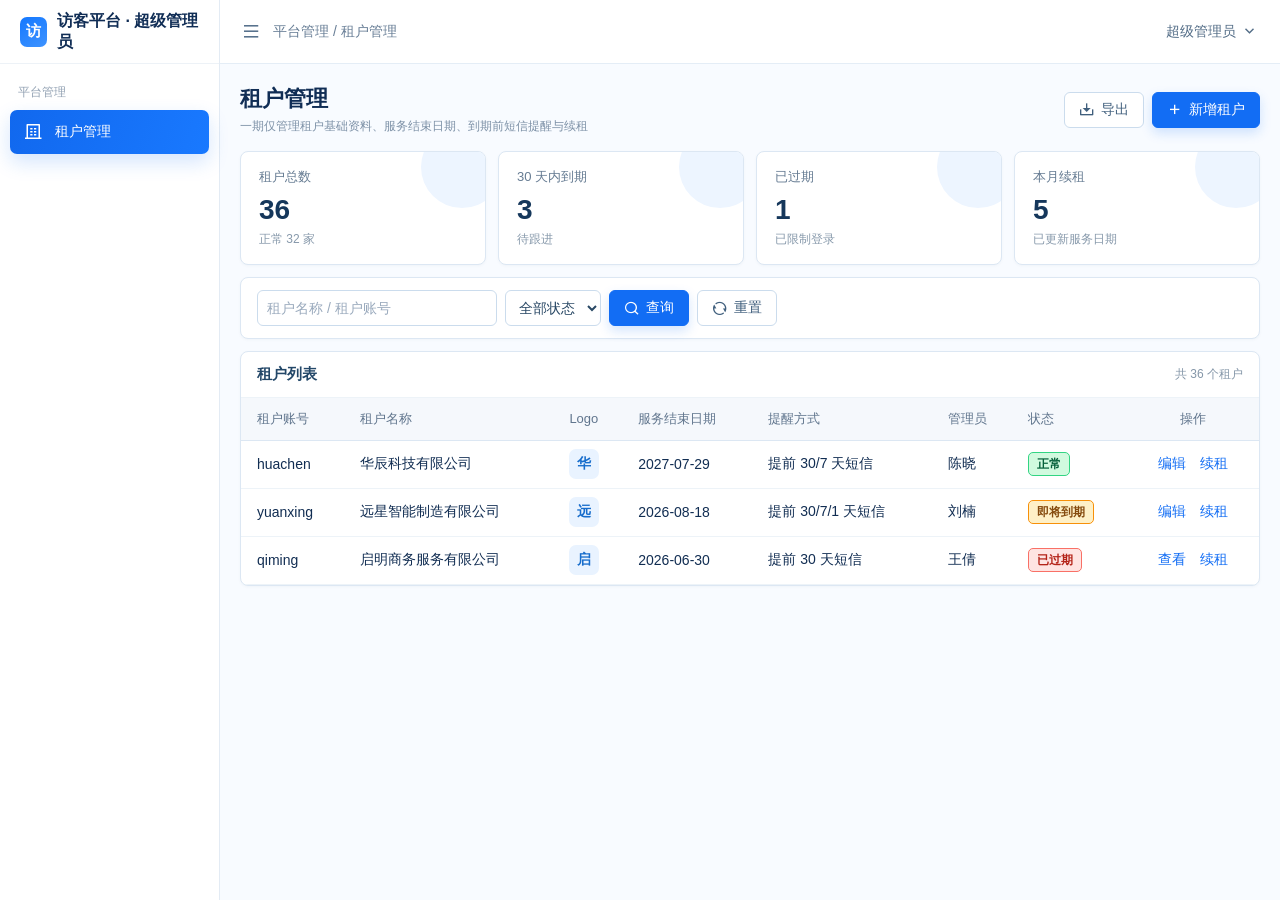
==== super-admin.html @ 333f57cb "统一超级管理端视觉规范" ====
<!doctype html>
<html lang="zh-CN">
<head><meta charset="UTF-8"><meta name="viewport" content="width=device-width,initial-scale=1"><title>一期 · 超级管理员</title>
<link href="./assets/remixicon/remixicon.css" rel="stylesheet">
<style>
*{box-sizing:border-box}html{-webkit-font-smoothing:antialiased}body{margin:0;background:#f3f4f6;color:#202328;font:14px "PingFang SC","Microsoft YaHei",sans-serif;font-variant-numeric:tabular-nums}button,input,select{font:inherit}button{cursor:pointer;transition:transform .16s,background-color .16s}button:active{transform:scale(.96)}aside{position:fixed;inset:0 auto 0 0;width:220px;background:#25292e;color:#fff}.brand{height:56px;border-bottom:1px solid #3c4148;display:flex;align-items:center;padding:0 18px;font-weight:600}.group{color:#7f858d;font-size:11px;padding:22px 18px 8px}.nav{margin:0 10px;padding:10px 12px;background:#f1f2f3;color:#222;border-radius:4px;display:flex;align-items:center;gap:9px}.nav i{font-size:17px;line-height:1}header{position:fixed;left:220px;right:0;height:56px;background:#fff;border-bottom:1px solid #d9dde1;padding:0 18px;display:flex;align-items:center}header>.ri-menu-line{font-size:19px;margin-right:12px;color:#5e646b}header span{margin-left:auto;color:#666;display:flex;align-items:center;gap:5px}header span i{font-size:17px}main{margin-left:220px;padding:76px 18px 30px}.head{display:flex;align-items:flex-end;margin-bottom:14px}.head h1{font-size:20px;margin:0 0 4px}.sub{font-size:12px;color:#767c83}.actions{margin-left:auto}.btn{min-height:32px;border:1px solid #cbd0d5;background:#fff;border-radius:4px;padding:0 13px;margin-left:6px;display:inline-flex;align-items:center;justify-content:center;gap:6px}.btn i{font-size:16px}.btn.primary{background:#30343a;color:#fff}.cards{display:grid;grid-template-columns:repeat(4,1fr);gap:10px;margin-bottom:12px}.card,.panel,.filter{background:#fff;border:1px solid #d9dde1;border-radius:6px}.card{padding:15px}.card label{font-size:12px;color:#676d74}.card b{display:block;font:28px Georgia;margin:8px 0 2px}.card small{color:#888}.filter{padding:13px;margin-bottom:12px;display:flex;gap:10px}input,select{height:32px;border:1px solid #cdd1d6;border-radius:4px;padding:0 9px}.panel-head{height:45px;padding:0 14px;border-bottom:1px solid #eceef0;display:flex;align-items:center;font-weight:600}.panel-head span{margin-left:auto;color:#777;font-size:12px;font-weight:400}table{width:100%;border-collapse:collapse}th{text-align:left;background:#f7f8f9;color:#5e646c;font-size:12px;font-weight:500;padding:10px;border-bottom:1px solid #d9dde1}td{padding:11px 10px;border-bottom:1px solid #eceef0}.tag{border:1px solid #b9c4bd;background:#f1f5f2;color:#405e4d;padding:2px 7px;font-size:12px}.warn{border-color:#d4c39f;background:#f8f4ec;color:#765a2c}.link{border:0;background:none;min-height:40px;padding:0 8px;color:#3c4249}.empty{text-align:center;color:#888;padding:42px}.modal-mask{position:fixed;inset:0;background:rgba(20,23,27,.32);display:none;place-items:center;z-index:10}.modal-mask.open{display:grid}.modal{width:520px;background:#fff;border-radius:7px;box-shadow:0 18px 55px rgba(0,0,0,.2)}.modal-head,.modal-foot{padding:12px 18px;display:flex;align-items:center;border-bottom:1px solid #e2e4e7}.modal-foot{justify-content:flex-end;border:0;border-top:1px solid #e2e4e7}.modal-head button{margin-left:auto;border:0;background:none;width:40px;height:40px;font-size:20px;display:grid;place-items:center}.modal-body{padding:18px}.row{display:grid;grid-template-columns:110px 1fr;align-items:center;gap:10px;margin-bottom:13px}.row input,.row select{width:100%}.toast{position:fixed;top:70px;left:50%;transform:translateX(-50%) translateY(-10px);padding:10px 16px;background:#292d32;color:#fff;border-radius:4px;opacity:0;transition:.2s;z-index:20}.toast.show{opacity:1;transform:translateX(-50%) translateY(0)}
/* TASK-006 · 超级管理端同步企业后台视觉规范 */
:root{--side:220px;--primary:#126df4;--primary-hover:#0b5fd7;--ink:#112d52;--muted:#788ba3;--line:#dce7f3;--line-soft:#edf3f8;--page:#f8fbff;--success:#05603a;--warning:#854a0e;--danger:#b42318}
body{background:var(--page);color:var(--ink)}
aside{width:var(--side);background:#fff;color:#17335c;border-right:1px solid #e3ebf4;box-shadow:none;z-index:3}
.brand{height:64px;padding:0 20px;border-color:#edf2f7;color:#102d55;font-size:16px;font-weight:600;gap:10px}.brand:before{content:"访";width:30px;height:30px;border-radius:7px;display:grid;place-items:center;background:linear-gradient(145deg,#1478ff,#3e93ff);color:#fff;font-size:15px;font-weight:700}.group{padding:20px 18px 7px;color:#91a0b2;font-size:12px}.nav{height:44px;margin:2px 10px;padding:0 14px;border-radius:7px;background:transparent;color:#18345d}.nav:hover{background:#f2f7ff;color:var(--primary)}.nav i{width:22px;color:#56718f;font-size:18px}.nav{background:linear-gradient(110deg,#1168ee,#1979ff);color:#fff;box-shadow:0 8px 20px rgba(18,109,244,.18)}.nav i{color:#fff}
header{left:var(--side);height:64px;padding:0 22px;border-color:#e4edf6;color:#687e96;z-index:2}header>.ri-menu-line{color:#58728d}header span{color:#526c86}
main{margin-left:var(--side);padding:84px 20px 28px;max-width:1920px}.head{align-items:center;margin-bottom:16px}.head h1{font-size:22px;line-height:30px;margin:0 0 3px;color:#102d55}.sub{color:#7d91a7;font-size:12px;line-height:18px}.actions{display:flex;gap:8px}.actions .btn,.filter .btn,.modal-foot .btn{margin-left:0}
.btn{min-height:36px;padding:0 14px;border-color:#cbdced;border-radius:6px;background:#fff;color:#405f7d;transition:background-color .18s,border-color .18s,color .18s,box-shadow .18s,transform .12s}.btn:hover{border-color:#78ade5;color:#176dcc;background:#f7fbff}.btn:focus-visible,.link:focus-visible,input:focus-visible,select:focus-visible{outline:3px solid rgba(18,109,244,.18);outline-offset:1px}.btn.primary{border-color:var(--primary);background:var(--primary);color:#fff;box-shadow:0 5px 12px rgba(18,109,244,.18)}.btn.primary:hover{border-color:var(--primary-hover);background:var(--primary-hover);color:#fff}.btn:disabled{cursor:not-allowed;opacity:.5;box-shadow:none}
.cards{gap:12px;margin-bottom:12px}.card,.panel,.filter{border-color:var(--line);border-radius:8px;background:#fff;box-shadow:0 1px 3px rgba(30,70,110,.04)}.card{min-height:108px;padding:16px 18px;position:relative;overflow:hidden}.card:after{content:"";position:absolute;right:-18px;top:-26px;width:82px;height:82px;border-radius:50%;background:#edf5ff}.card label{position:relative;z-index:1;color:#657b92;font-size:13px}.card b{position:relative;z-index:1;margin:6px 0 2px;color:#15375b;font:600 28px/36px "PingFang SC","Microsoft YaHei",sans-serif}.card small{position:relative;z-index:1;color:#8799ab;font-size:12px}
.filter{padding:12px 16px;gap:8px;align-items:center}.filter input{width:240px!important}.filter input,.filter select{height:36px;border-color:#cbdced;border-radius:6px;background:#fff;color:#294865}.filter input:hover,.filter select:hover{border-color:#9bbfe2}.filter input:focus,.filter select:focus{border-color:#438ee6;box-shadow:0 0 0 3px rgba(23,107,219,.1);outline:0}.filter input::placeholder{color:#9aaabd}
.panel{overflow-x:auto}.panel-head{height:46px;padding:0 16px;border-color:var(--line-soft);color:#234768;font-size:15px}.panel-head span{color:#8496a8}table{min-width:980px}th{height:42px;padding:0 12px;background:#f5f8fc;border-color:var(--line);color:#60758d;font-size:13px;font-weight:500;white-space:nowrap}td{height:48px;padding:0 12px;border-color:var(--line-soft);white-space:nowrap}tbody tr:hover{background:#f7fbff}th:first-child,td:first-child{padding-left:16px}th:last-child,td:last-child{width:128px;padding-right:16px;text-align:center}
.tenant-logo{width:30px;height:30px;border-radius:7px;display:grid;place-items:center;background:#e9f3ff;color:#176dcc;font-weight:600}.tag{display:inline-flex;align-items:center;min-height:24px;padding:2px 8px;border-width:1px;border-style:solid;border-radius:5px;font-size:12px;font-weight:600;line-height:18px;white-space:nowrap}.tag.success{color:var(--success);background:#d1fadf;border-color:#32d583}.tag.warn{color:var(--warning);background:#fef0c7;border-color:#f79009}.tag.bad{color:var(--danger);background:#fee4e2;border-color:#f97066}.link{min-height:36px;padding:0 7px;color:#126df4;white-space:nowrap}.link:hover{color:#0b5fc7;background:#eaf3ff;border-radius:5px}
.modal-mask{background:rgba(21,55,87,.32);backdrop-filter:blur(2px)}.modal{width:540px;max-width:calc(100vw - 40px);border:1px solid #cfe0ef;border-radius:10px;box-shadow:0 24px 70px rgba(27,74,119,.24);overflow:hidden}.modal-head{min-height:52px;padding:0 12px 0 20px;border-color:var(--line);background:#f8fbff}.modal-head b{font-size:16px;color:#173653}.modal-foot{min-height:60px;padding:10px 20px;gap:8px;border-color:var(--line)}.modal-body{padding:20px}.row{grid-template-columns:112px minmax(0,1fr);gap:12px;margin-bottom:16px}.row:last-child{margin-bottom:0}.row label{color:#405b76}.row input,.row select{height:36px;border-color:#cbdced;border-radius:6px;background:#fff;color:#294865}.row input:disabled,.row select:disabled{background:#f3f6f9;color:#76899c}.form-help{margin:-6px 0 16px 124px;color:#7d91a7;font-size:12px;line-height:18px}.toast{top:76px;border-radius:7px;background:#173d66;box-shadow:0 8px 24px rgba(20,61,102,.2)}
@media(max-width:1100px){.cards{grid-template-columns:repeat(2,1fr)}.panel{overflow-x:auto}}@media(max-width:760px){:root{--side:0px}aside{display:none}header{left:0}.cards{grid-template-columns:1fr 1fr}main{padding-left:14px;padding-right:14px}.head{align-items:flex-start;gap:12px}.filter{flex-wrap:wrap}.filter input{width:100%!important}.modal{max-width:calc(100vw - 24px)}}
</style></head>
<body><aside><div class="brand">访客平台 · 超级管理员</div><div class="group">平台管理</div><div class="nav"><i class="ri-building-4-line"></i>租户管理</div></aside><header><i class="ri-menu-line"></i>平台管理 / 租户管理<span>超级管理员<i class="ri-arrow-down-s-line"></i></span></header><main>
<div class="head"><div><h1>租户管理</h1><div class="sub">一期仅管理租户基础资料、服务结束日期、到期前短信提醒与续租</div></div><div class="actions"><button class="btn" onclick="toast('租户数据导出任务已创建')"><i class="ri-download-2-line"></i>导出</button><button class="btn primary" onclick="tenantModal()"><i class="ri-add-line"></i>新增租户</button></div></div>
<div class="cards"><div class="card"><label>租户总数</label><b>36</b><small>正常 32 家</small></div><div class="card"><label>30 天内到期</label><b>3</b><small>待跟进</small></div><div class="card"><label>已过期</label><b>1</b><small>已限制登录</small></div><div class="card"><label>本月续租</label><b>5</b><small>已更新服务日期</small></div></div>
<div class="filter"><input id="tenantSearch" placeholder="租户名称 / 租户账号" style="width:220px" onkeydown="if(event.key==='Enter')filterTenants()"><select id="tenantStatus"><option>全部状态</option><option>正常</option><option>即将到期</option><option>已过期</option></select><button class="btn primary" onclick="filterTenants()"><i class="ri-search-line"></i>查询</button><button class="btn" onclick="resetFilter()"><i class="ri-refresh-line"></i>重置</button></div>
<div class="panel"><div class="panel-head">租户列表<span>共 36 个租户</span></div><table><thead><tr><th>租户账号</th><th>租户名称</th><th>Logo</th><th>服务结束日期</th><th>提醒方式</th><th>管理员</th><th>状态</th><th>操作</th></tr></thead><tbody>
<tr><td>huachen</td><td>华辰科技有限公司</td><td><span class="tenant-logo">华</span></td><td>2027-07-29</td><td>提前 30/7 天短信</td><td>陈晓</td><td><span class="tag success">正常</span></td><td><button class="link" onclick="tenantModal('华辰科技有限公司','huachen')">编辑</button><button class="link" onclick="renew('华辰科技有限公司','2027-07-29')">续租</button></td></tr>
<tr><td>yuanxing</td><td>远星智能制造有限公司</td><td><span class="tenant-logo">远</span></td><td>2026-08-18</td><td>提前 30/7/1 天短信</td><td>刘楠</td><td><span class="tag warn">即将到期</span></td><td><button class="link" onclick="tenantModal('远星智能制造有限公司','yuanxing')">编辑</button><button class="link" onclick="renew('远星智能制造有限公司','2026-08-18')">续租</button></td></tr>
<tr><td>qiming</td><td>启明商务服务有限公司</td><td><span class="tenant-logo">启</span></td><td>2026-06-30</td><td>提前 30 天短信</td><td>王倩</td><td><span class="tag bad">已过期</span></td><td><button class="link" onclick="tenantModal('启明商务服务有限公司','qiming',true)">查看</button><button class="link" onclick="renew('启明商务服务有限公司','2026-06-30')">续租</button></td></tr>
</tbody></table></div>
</main>
<div class="modal-mask" id="mask" onclick="if(event.target===this)closeModal()"><div class="modal"><div class="modal-head"><b id="modalTitle">租户</b><button onclick="closeModal()" aria-label="关闭"><i class="ri-close-line"></i></button></div><div class="modal-body" id="modalBody"></div><div class="modal-foot" id="modalFoot"></div></div></div><div class="toast" id="toast"></div>
<script>
let timer;
function toast(msg){const el=document.querySelector('#toast');el.textContent=msg;el.classList.add('show');clearTimeout(timer);timer=setTimeout(()=>el.classList.remove('show'),2200)}
function openModal(title,body,foot){document.querySelector('#modalTitle').textContent=title;document.querySelector('#modalBody').innerHTML=body;document.querySelector('#modalFoot').innerHTML=foot;document.querySelector('#mask').classList.add('open')}
function closeModal(){document.querySelector('#mask').classList.remove('open')}
document.addEventListener('keydown',e=>{if(e.key==='Escape')closeModal()});
function strongPassword(){return `Vms@${new Date().getFullYear()}${Math.floor(Math.random()*9000+1000)}`}
function tenantModal(name='',account='',readonly=false){const editing=Boolean(name);openModal(readonly?'租户详情':editing?'编辑租户':'新增租户',`<div class="row"><label>租户账号</label><input id="account" value="${account}" ${account?'disabled':''}></div><div class="row"><label>租户名称</label><input id="name" value="${name}" ${readonly?'disabled':''}></div><div class="row"><label>管理员姓名</label><input value="${name?'陈晓':''}" ${readonly?'disabled':''}></div><div class="row"><label>管理员手机</label><input value="${name?'13800002091':''}" ${readonly?'disabled':''}></div><div class="row"><label>${editing?'管理员密码':'初始密码'}</label><input value="${editing?'••••••••••••':strongPassword()}" disabled></div><div class="form-help">默认使用强密码，管理员首次登录必须修改密码。</div><div class="row"><label>服务结束日期</label><input type="date" value="2027-07-29" ${readonly?'disabled':''}></div><div class="row"><label>到期提醒</label><select ${readonly?'disabled':''}><option>提前 30/7 天短信</option><option>提前 30/7/1 天短信</option></select></div>`,readonly?`<button class="btn" onclick="closeModal()">关闭</button>`:`<button class="btn" onclick="closeModal()">取消</button><button class="btn primary" onclick="saveTenant('${editing?'修改':'新增'}')">保存</button>`)}
function saveTenant(type){if(!document.querySelector('#account').value.trim()||!document.querySelector('#name').value.trim()){toast('请填写租户账号和租户名称');return}closeModal();toast(`租户${type}成功；管理员首次登录须修改密码`)}
function renew(name,date){openModal('租户续租',`<div class="row"><label>租户</label><div>${name}</div></div><div class="row"><label>当前到期日</label><div>${date}</div></div><div class="row"><label>续租后到期日</label><input type="date" value="2027-08-18"></div><div class="row"><label>续租备注</label><input placeholder="请输入合同或订单说明"></div>`,`<button class="btn" onclick="closeModal()">取消</button><button class="btn primary" onclick="closeModal();toast('续租成功，服务日期已更新')">确认续租</button>`)}
function filterTenants(){const q=document.querySelector('#tenantSearch').value.trim().toLowerCase(),s=document.querySelector('#tenantStatus').value;let count=0;document.querySelectorAll('tbody tr').forEach(tr=>{const show=(!q||tr.textContent.toLowerCase().includes(q))&&(s==='全部状态'||tr.textContent.includes(s));tr.style.display=show?'':'none';if(show)count++});document.querySelector('.panel-head span').textContent=`当前 ${count} 个租户`}
function resetFilter(){document.querySelector('#tenantSearch').value='';document.querySelector('#tenantStatus').selectedIndex=0;filterTenants();toast('筛选条件已重置')}
</script></body></html>
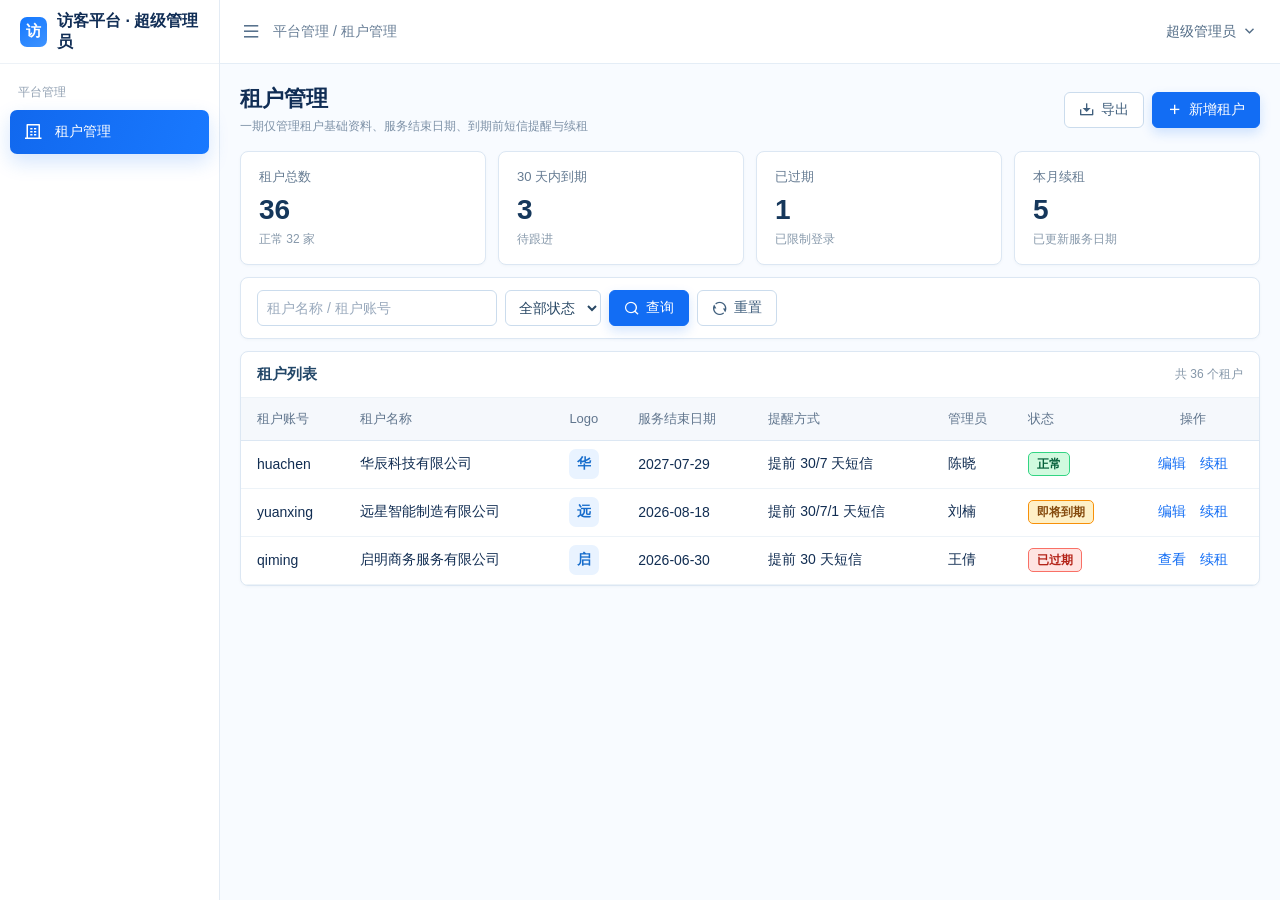
==== commit f0be5b36: "移除超级管理端指标卡装饰" ====
--- a/super-admin.html
+++ b/super-admin.html
@@ -12,7 +12,7 @@
 header{left:var(--side);height:64px;padding:0 22px;border-color:#e4edf6;color:#687e96;z-index:2}header>.ri-menu-line{color:#58728d}header span{color:#526c86}
 main{margin-left:var(--side);padding:84px 20px 28px;max-width:1920px}.head{align-items:center;margin-bottom:16px}.head h1{font-size:22px;line-height:30px;margin:0 0 3px;color:#102d55}.sub{color:#7d91a7;font-size:12px;line-height:18px}.actions{display:flex;gap:8px}.actions .btn,.filter .btn,.modal-foot .btn{margin-left:0}
 .btn{min-height:36px;padding:0 14px;border-color:#cbdced;border-radius:6px;background:#fff;color:#405f7d;transition:background-color .18s,border-color .18s,color .18s,box-shadow .18s,transform .12s}.btn:hover{border-color:#78ade5;color:#176dcc;background:#f7fbff}.btn:focus-visible,.link:focus-visible,input:focus-visible,select:focus-visible{outline:3px solid rgba(18,109,244,.18);outline-offset:1px}.btn.primary{border-color:var(--primary);background:var(--primary);color:#fff;box-shadow:0 5px 12px rgba(18,109,244,.18)}.btn.primary:hover{border-color:var(--primary-hover);background:var(--primary-hover);color:#fff}.btn:disabled{cursor:not-allowed;opacity:.5;box-shadow:none}
-.cards{gap:12px;margin-bottom:12px}.card,.panel,.filter{border-color:var(--line);border-radius:8px;background:#fff;box-shadow:0 1px 3px rgba(30,70,110,.04)}.card{min-height:108px;padding:16px 18px;position:relative;overflow:hidden}.card:after{content:"";position:absolute;right:-18px;top:-26px;width:82px;height:82px;border-radius:50%;background:#edf5ff}.card label{position:relative;z-index:1;color:#657b92;font-size:13px}.card b{position:relative;z-index:1;margin:6px 0 2px;color:#15375b;font:600 28px/36px "PingFang SC","Microsoft YaHei",sans-serif}.card small{position:relative;z-index:1;color:#8799ab;font-size:12px}
+.cards{gap:12px;margin-bottom:12px}.card,.panel,.filter{border-color:var(--line);border-radius:8px;background:#fff;box-shadow:0 1px 3px rgba(30,70,110,.04)}.card{min-height:108px;padding:16px 18px;position:relative;overflow:hidden}.card label{position:relative;z-index:1;color:#657b92;font-size:13px}.card b{position:relative;z-index:1;margin:6px 0 2px;color:#15375b;font:600 28px/36px "PingFang SC","Microsoft YaHei",sans-serif}.card small{position:relative;z-index:1;color:#8799ab;font-size:12px}
 .filter{padding:12px 16px;gap:8px;align-items:center}.filter input{width:240px!important}.filter input,.filter select{height:36px;border-color:#cbdced;border-radius:6px;background:#fff;color:#294865}.filter input:hover,.filter select:hover{border-color:#9bbfe2}.filter input:focus,.filter select:focus{border-color:#438ee6;box-shadow:0 0 0 3px rgba(23,107,219,.1);outline:0}.filter input::placeholder{color:#9aaabd}
 .panel{overflow-x:auto}.panel-head{height:46px;padding:0 16px;border-color:var(--line-soft);color:#234768;font-size:15px}.panel-head span{color:#8496a8}table{min-width:980px}th{height:42px;padding:0 12px;background:#f5f8fc;border-color:var(--line);color:#60758d;font-size:13px;font-weight:500;white-space:nowrap}td{height:48px;padding:0 12px;border-color:var(--line-soft);white-space:nowrap}tbody tr:hover{background:#f7fbff}th:first-child,td:first-child{padding-left:16px}th:last-child,td:last-child{width:128px;padding-right:16px;text-align:center}
 .tenant-logo{width:30px;height:30px;border-radius:7px;display:grid;place-items:center;background:#e9f3ff;color:#176dcc;font-weight:600}.tag{display:inline-flex;align-items:center;min-height:24px;padding:2px 8px;border-width:1px;border-style:solid;border-radius:5px;font-size:12px;font-weight:600;line-height:18px;white-space:nowrap}.tag.success{color:var(--success);background:#d1fadf;border-color:#32d583}.tag.warn{color:var(--warning);background:#fef0c7;border-color:#f79009}.tag.bad{color:var(--danger);background:#fee4e2;border-color:#f97066}.link{min-height:36px;padding:0 7px;color:#126df4;white-space:nowrap}.link:hover{color:#0b5fc7;background:#eaf3ff;border-radius:5px}
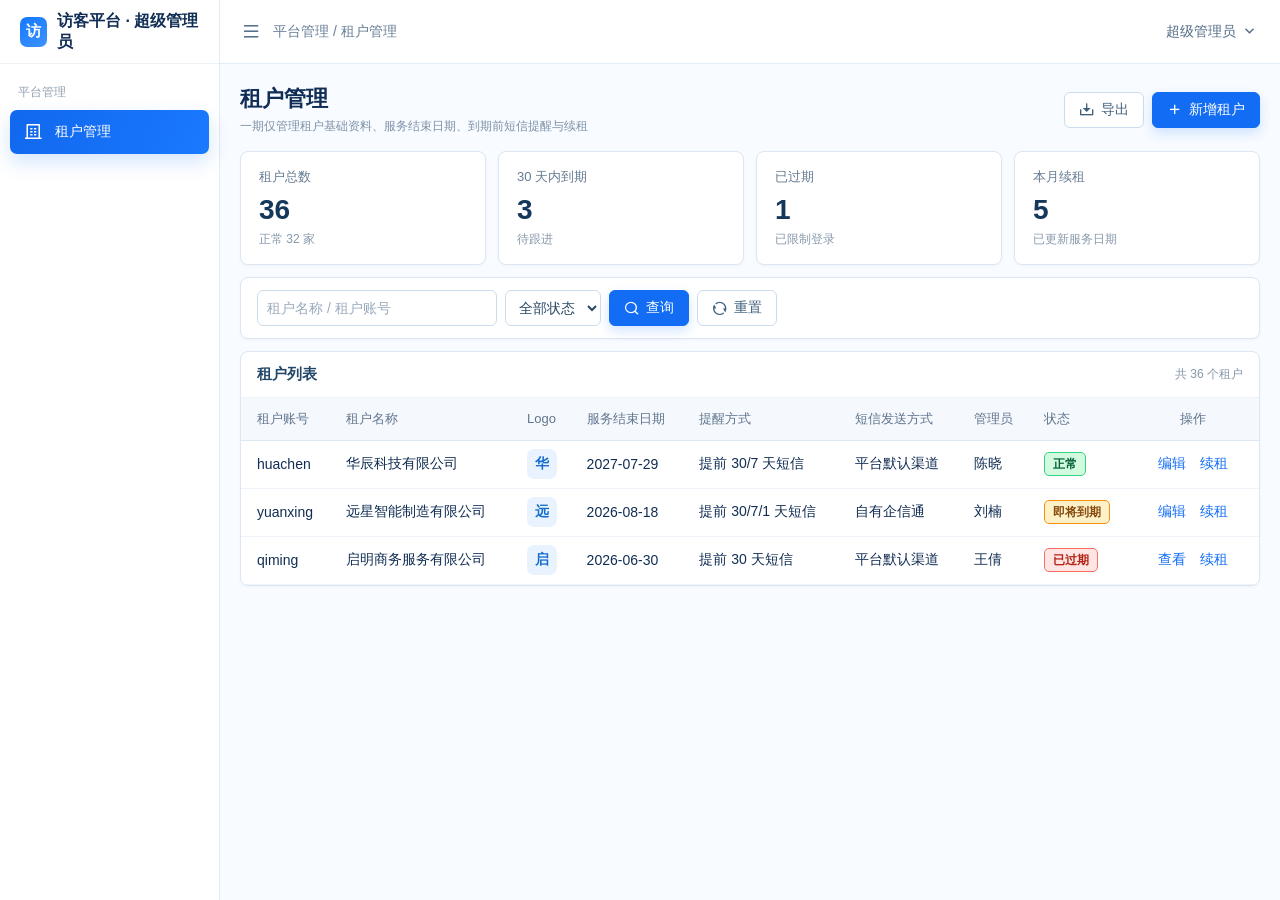
==== commit 47f1e2a6: "收敛记录展示并补充短信渠道" ====
--- a/super-admin.html
+++ b/super-admin.html
@@ -23,10 +23,10 @@
 <div class="head"><div><h1>租户管理</h1><div class="sub">一期仅管理租户基础资料、服务结束日期、到期前短信提醒与续租</div></div><div class="actions"><button class="btn" onclick="toast('租户数据导出任务已创建')"><i class="ri-download-2-line"></i>导出</button><button class="btn primary" onclick="tenantModal()"><i class="ri-add-line"></i>新增租户</button></div></div>
 <div class="cards"><div class="card"><label>租户总数</label><b>36</b><small>正常 32 家</small></div><div class="card"><label>30 天内到期</label><b>3</b><small>待跟进</small></div><div class="card"><label>已过期</label><b>1</b><small>已限制登录</small></div><div class="card"><label>本月续租</label><b>5</b><small>已更新服务日期</small></div></div>
 <div class="filter"><input id="tenantSearch" placeholder="租户名称 / 租户账号" style="width:220px" onkeydown="if(event.key==='Enter')filterTenants()"><select id="tenantStatus"><option>全部状态</option><option>正常</option><option>即将到期</option><option>已过期</option></select><button class="btn primary" onclick="filterTenants()"><i class="ri-search-line"></i>查询</button><button class="btn" onclick="resetFilter()"><i class="ri-refresh-line"></i>重置</button></div>
-<div class="panel"><div class="panel-head">租户列表<span>共 36 个租户</span></div><table><thead><tr><th>租户账号</th><th>租户名称</th><th>Logo</th><th>服务结束日期</th><th>提醒方式</th><th>管理员</th><th>状态</th><th>操作</th></tr></thead><tbody>
-<tr><td>huachen</td><td>华辰科技有限公司</td><td><span class="tenant-logo">华</span></td><td>2027-07-29</td><td>提前 30/7 天短信</td><td>陈晓</td><td><span class="tag success">正常</span></td><td><button class="link" onclick="tenantModal('华辰科技有限公司','huachen')">编辑</button><button class="link" onclick="renew('华辰科技有限公司','2027-07-29')">续租</button></td></tr>
-<tr><td>yuanxing</td><td>远星智能制造有限公司</td><td><span class="tenant-logo">远</span></td><td>2026-08-18</td><td>提前 30/7/1 天短信</td><td>刘楠</td><td><span class="tag warn">即将到期</span></td><td><button class="link" onclick="tenantModal('远星智能制造有限公司','yuanxing')">编辑</button><button class="link" onclick="renew('远星智能制造有限公司','2026-08-18')">续租</button></td></tr>
-<tr><td>qiming</td><td>启明商务服务有限公司</td><td><span class="tenant-logo">启</span></td><td>2026-06-30</td><td>提前 30 天短信</td><td>王倩</td><td><span class="tag bad">已过期</span></td><td><button class="link" onclick="tenantModal('启明商务服务有限公司','qiming',true)">查看</button><button class="link" onclick="renew('启明商务服务有限公司','2026-06-30')">续租</button></td></tr>
+<div class="panel"><div class="panel-head">租户列表<span>共 36 个租户</span></div><table><thead><tr><th>租户账号</th><th>租户名称</th><th>Logo</th><th>服务结束日期</th><th>提醒方式</th><th>短信发送方式</th><th>管理员</th><th>状态</th><th>操作</th></tr></thead><tbody>
+<tr><td>huachen</td><td>华辰科技有限公司</td><td><span class="tenant-logo">华</span></td><td>2027-07-29</td><td>提前 30/7 天短信</td><td>平台默认渠道</td><td>陈晓</td><td><span class="tag success">正常</span></td><td><button class="link" onclick="tenantModal('华辰科技有限公司','huachen')">编辑</button><button class="link" onclick="renew('华辰科技有限公司','2027-07-29')">续租</button></td></tr>
+<tr><td>yuanxing</td><td>远星智能制造有限公司</td><td><span class="tenant-logo">远</span></td><td>2026-08-18</td><td>提前 30/7/1 天短信</td><td>自有企信通</td><td>刘楠</td><td><span class="tag warn">即将到期</span></td><td><button class="link" onclick="tenantModal('远星智能制造有限公司','yuanxing')">编辑</button><button class="link" onclick="renew('远星智能制造有限公司','2026-08-18')">续租</button></td></tr>
+<tr><td>qiming</td><td>启明商务服务有限公司</td><td><span class="tenant-logo">启</span></td><td>2026-06-30</td><td>提前 30 天短信</td><td>平台默认渠道</td><td>王倩</td><td><span class="tag bad">已过期</span></td><td><button class="link" onclick="tenantModal('启明商务服务有限公司','qiming',true)">查看</button><button class="link" onclick="renew('启明商务服务有限公司','2026-06-30')">续租</button></td></tr>
 </tbody></table></div>
 </main>
 <div class="modal-mask" id="mask" onclick="if(event.target===this)closeModal()"><div class="modal"><div class="modal-head"><b id="modalTitle">租户</b><button onclick="closeModal()" aria-label="关闭"><i class="ri-close-line"></i></button></div><div class="modal-body" id="modalBody"></div><div class="modal-foot" id="modalFoot"></div></div></div><div class="toast" id="toast"></div>
@@ -37,7 +37,7 @@
 function closeModal(){document.querySelector('#mask').classList.remove('open')}
 document.addEventListener('keydown',e=>{if(e.key==='Escape')closeModal()});
 function strongPassword(){return `Vms@${new Date().getFullYear()}${Math.floor(Math.random()*9000+1000)}`}
-function tenantModal(name='',account='',readonly=false){const editing=Boolean(name);openModal(readonly?'租户详情':editing?'编辑租户':'新增租户',`<div class="row"><label>租户账号</label><input id="account" value="${account}" ${account?'disabled':''}></div><div class="row"><label>租户名称</label><input id="name" value="${name}" ${readonly?'disabled':''}></div><div class="row"><label>管理员姓名</label><input value="${name?'陈晓':''}" ${readonly?'disabled':''}></div><div class="row"><label>管理员手机</label><input value="${name?'13800002091':''}" ${readonly?'disabled':''}></div><div class="row"><label>${editing?'管理员密码':'初始密码'}</label><input value="${editing?'••••••••••••':strongPassword()}" disabled></div><div class="form-help">默认使用强密码，管理员首次登录必须修改密码。</div><div class="row"><label>服务结束日期</label><input type="date" value="2027-07-29" ${readonly?'disabled':''}></div><div class="row"><label>到期提醒</label><select ${readonly?'disabled':''}><option>提前 30/7 天短信</option><option>提前 30/7/1 天短信</option></select></div>`,readonly?`<button class="btn" onclick="closeModal()">关闭</button>`:`<button class="btn" onclick="closeModal()">取消</button><button class="btn primary" onclick="saveTenant('${editing?'修改':'新增'}')">保存</button>`)}
+function tenantModal(name='',account='',readonly=false){const editing=Boolean(name),ownChannel=account==='yuanxing';openModal(readonly?'租户详情':editing?'编辑租户':'新增租户',`<div class="row"><label>租户账号</label><input id="account" value="${account}" ${account?'disabled':''}></div><div class="row"><label>租户名称</label><input id="name" value="${name}" ${readonly?'disabled':''}></div><div class="row"><label>管理员姓名</label><input value="${name?'陈晓':''}" ${readonly?'disabled':''}></div><div class="row"><label>管理员手机</label><input value="${name?'13800002091':''}" ${readonly?'disabled':''}></div><div class="row"><label>${editing?'管理员密码':'初始密码'}</label><input value="${editing?'••••••••••••':strongPassword()}" disabled></div><div class="form-help">默认使用强密码，管理员首次登录必须修改密码。</div><div class="row"><label>服务结束日期</label><input type="date" value="2027-07-29" ${readonly?'disabled':''}></div><div class="row"><label>到期提醒</label><select ${readonly?'disabled':''}><option>提前 30/7 天短信</option><option>提前 30/7/1 天短信</option></select></div><div class="row"><label>短信发送方式</label><select id="smsChannel" ${readonly?'disabled':''}><option ${ownChannel?'':'selected'}>平台默认渠道</option><option ${ownChannel?'selected':''}>自有企信通</option></select></div><div class="form-help">选择“自有企信通”后，由租户使用自己注册的企信通渠道发送短信。</div>`,readonly?`<button class="btn" onclick="closeModal()">关闭</button>`:`<button class="btn" onclick="closeModal()">取消</button><button class="btn primary" onclick="saveTenant('${editing?'修改':'新增'}')">保存</button>`)}
 function saveTenant(type){if(!document.querySelector('#account').value.trim()||!document.querySelector('#name').value.trim()){toast('请填写租户账号和租户名称');return}closeModal();toast(`租户${type}成功；管理员首次登录须修改密码`)}
 function renew(name,date){openModal('租户续租',`<div class="row"><label>租户</label><div>${name}</div></div><div class="row"><label>当前到期日</label><div>${date}</div></div><div class="row"><label>续租后到期日</label><input type="date" value="2027-08-18"></div><div class="row"><label>续租备注</label><input placeholder="请输入合同或订单说明"></div>`,`<button class="btn" onclick="closeModal()">取消</button><button class="btn primary" onclick="closeModal();toast('续租成功，服务日期已更新')">确认续租</button>`)}
 function filterTenants(){const q=document.querySelector('#tenantSearch').value.trim().toLowerCase(),s=document.querySelector('#tenantStatus').value;let count=0;document.querySelectorAll('tbody tr').forEach(tr=>{const show=(!q||tr.textContent.toLowerCase().includes(q))&&(s==='全部状态'||tr.textContent.includes(s));tr.style.display=show?'':'none';if(show)count++});document.querySelector('.panel-head span').textContent=`当前 ${count} 个租户`}
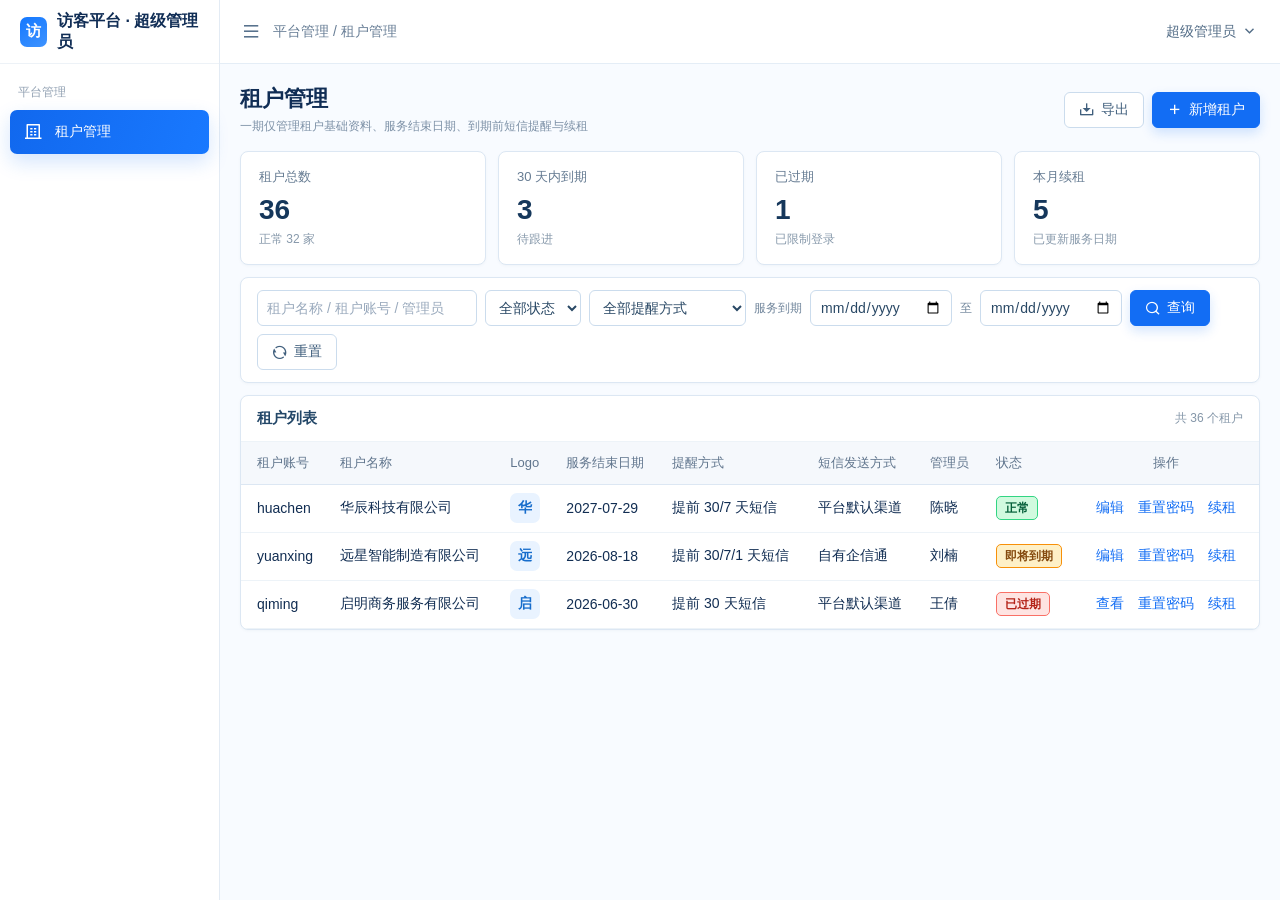
==== commit a94c080e: "补齐开户与登录业务遗漏" ====
--- a/super-admin.html
+++ b/super-admin.html
@@ -13,20 +13,20 @@
 main{margin-left:var(--side);padding:84px 20px 28px;max-width:1920px}.head{align-items:center;margin-bottom:16px}.head h1{font-size:22px;line-height:30px;margin:0 0 3px;color:#102d55}.sub{color:#7d91a7;font-size:12px;line-height:18px}.actions{display:flex;gap:8px}.actions .btn,.filter .btn,.modal-foot .btn{margin-left:0}
 .btn{min-height:36px;padding:0 14px;border-color:#cbdced;border-radius:6px;background:#fff;color:#405f7d;transition:background-color .18s,border-color .18s,color .18s,box-shadow .18s,transform .12s}.btn:hover{border-color:#78ade5;color:#176dcc;background:#f7fbff}.btn:focus-visible,.link:focus-visible,input:focus-visible,select:focus-visible{outline:3px solid rgba(18,109,244,.18);outline-offset:1px}.btn.primary{border-color:var(--primary);background:var(--primary);color:#fff;box-shadow:0 5px 12px rgba(18,109,244,.18)}.btn.primary:hover{border-color:var(--primary-hover);background:var(--primary-hover);color:#fff}.btn:disabled{cursor:not-allowed;opacity:.5;box-shadow:none}
 .cards{gap:12px;margin-bottom:12px}.card,.panel,.filter{border-color:var(--line);border-radius:8px;background:#fff;box-shadow:0 1px 3px rgba(30,70,110,.04)}.card{min-height:108px;padding:16px 18px;position:relative;overflow:hidden}.card label{position:relative;z-index:1;color:#657b92;font-size:13px}.card b{position:relative;z-index:1;margin:6px 0 2px;color:#15375b;font:600 28px/36px "PingFang SC","Microsoft YaHei",sans-serif}.card small{position:relative;z-index:1;color:#8799ab;font-size:12px}
-.filter{padding:12px 16px;gap:8px;align-items:center}.filter input{width:240px!important}.filter input,.filter select{height:36px;border-color:#cbdced;border-radius:6px;background:#fff;color:#294865}.filter input:hover,.filter select:hover{border-color:#9bbfe2}.filter input:focus,.filter select:focus{border-color:#438ee6;box-shadow:0 0 0 3px rgba(23,107,219,.1);outline:0}.filter input::placeholder{color:#9aaabd}
+.filter{padding:12px 16px;gap:8px;align-items:center;flex-wrap:wrap}.filter input,.filter select{height:36px;border-color:#cbdced;border-radius:6px;background:#fff;color:#294865}.filter input:hover,.filter select:hover{border-color:#9bbfe2}.filter input:focus,.filter select:focus{border-color:#438ee6;box-shadow:0 0 0 3px rgba(23,107,219,.1);outline:0}.filter input::placeholder{color:#9aaabd}.filter .search-input{width:220px}.filter .date-input{width:142px}.filter-label{color:#71869c;font-size:12px;white-space:nowrap}
 .panel{overflow-x:auto}.panel-head{height:46px;padding:0 16px;border-color:var(--line-soft);color:#234768;font-size:15px}.panel-head span{color:#8496a8}table{min-width:980px}th{height:42px;padding:0 12px;background:#f5f8fc;border-color:var(--line);color:#60758d;font-size:13px;font-weight:500;white-space:nowrap}td{height:48px;padding:0 12px;border-color:var(--line-soft);white-space:nowrap}tbody tr:hover{background:#f7fbff}th:first-child,td:first-child{padding-left:16px}th:last-child,td:last-child{width:128px;padding-right:16px;text-align:center}
 .tenant-logo{width:30px;height:30px;border-radius:7px;display:grid;place-items:center;background:#e9f3ff;color:#176dcc;font-weight:600}.tag{display:inline-flex;align-items:center;min-height:24px;padding:2px 8px;border-width:1px;border-style:solid;border-radius:5px;font-size:12px;font-weight:600;line-height:18px;white-space:nowrap}.tag.success{color:var(--success);background:#d1fadf;border-color:#32d583}.tag.warn{color:var(--warning);background:#fef0c7;border-color:#f79009}.tag.bad{color:var(--danger);background:#fee4e2;border-color:#f97066}.link{min-height:36px;padding:0 7px;color:#126df4;white-space:nowrap}.link:hover{color:#0b5fc7;background:#eaf3ff;border-radius:5px}
-.modal-mask{background:rgba(21,55,87,.32);backdrop-filter:blur(2px)}.modal{width:540px;max-width:calc(100vw - 40px);border:1px solid #cfe0ef;border-radius:10px;box-shadow:0 24px 70px rgba(27,74,119,.24);overflow:hidden}.modal-head{min-height:52px;padding:0 12px 0 20px;border-color:var(--line);background:#f8fbff}.modal-head b{font-size:16px;color:#173653}.modal-foot{min-height:60px;padding:10px 20px;gap:8px;border-color:var(--line)}.modal-body{padding:20px}.row{grid-template-columns:112px minmax(0,1fr);gap:12px;margin-bottom:16px}.row:last-child{margin-bottom:0}.row label{color:#405b76}.row input,.row select{height:36px;border-color:#cbdced;border-radius:6px;background:#fff;color:#294865}.row input:disabled,.row select:disabled{background:#f3f6f9;color:#76899c}.form-help{margin:-6px 0 16px 124px;color:#7d91a7;font-size:12px;line-height:18px}.toast{top:76px;border-radius:7px;background:#173d66;box-shadow:0 8px 24px rgba(20,61,102,.2)}
+.modal-mask{background:rgba(21,55,87,.32);backdrop-filter:blur(2px)}.modal{width:560px;max-width:calc(100vw - 40px);max-height:86vh;border:1px solid #cfe0ef;border-radius:10px;box-shadow:0 24px 70px rgba(27,74,119,.24);overflow:auto}.modal-head{min-height:52px;padding:0 12px 0 20px;border-color:var(--line);background:#f8fbff;position:sticky;top:0;z-index:1}.modal-head b{font-size:16px;color:#173653}.modal-foot{min-height:60px;padding:10px 20px;gap:8px;border-color:var(--line);position:sticky;bottom:0;background:#fff}.modal-body{padding:20px}.row{grid-template-columns:112px minmax(0,1fr);gap:12px;margin-bottom:16px}.row:last-child{margin-bottom:0}.row label{color:#405b76}.row input,.row select{height:36px;border-color:#cbdced;border-radius:6px;background:#fff;color:#294865}.row input:disabled,.row select:disabled{background:#f3f6f9;color:#76899c}.check-row{display:flex;gap:18px;align-items:center;min-height:36px}.check-row label{display:flex;align-items:center;gap:6px}.check-row input{width:16px;height:16px}.form-help{margin:-6px 0 16px 124px;color:#7d91a7;font-size:12px;line-height:18px}.toast{top:76px;border-radius:7px;background:#173d66;box-shadow:0 8px 24px rgba(20,61,102,.2)}
 @media(max-width:1100px){.cards{grid-template-columns:repeat(2,1fr)}.panel{overflow-x:auto}}@media(max-width:760px){:root{--side:0px}aside{display:none}header{left:0}.cards{grid-template-columns:1fr 1fr}main{padding-left:14px;padding-right:14px}.head{align-items:flex-start;gap:12px}.filter{flex-wrap:wrap}.filter input{width:100%!important}.modal{max-width:calc(100vw - 24px)}}
 </style></head>
 <body><aside><div class="brand">访客平台 · 超级管理员</div><div class="group">平台管理</div><div class="nav"><i class="ri-building-4-line"></i>租户管理</div></aside><header><i class="ri-menu-line"></i>平台管理 / 租户管理<span>超级管理员<i class="ri-arrow-down-s-line"></i></span></header><main>
 <div class="head"><div><h1>租户管理</h1><div class="sub">一期仅管理租户基础资料、服务结束日期、到期前短信提醒与续租</div></div><div class="actions"><button class="btn" onclick="toast('租户数据导出任务已创建')"><i class="ri-download-2-line"></i>导出</button><button class="btn primary" onclick="tenantModal()"><i class="ri-add-line"></i>新增租户</button></div></div>
 <div class="cards"><div class="card"><label>租户总数</label><b>36</b><small>正常 32 家</small></div><div class="card"><label>30 天内到期</label><b>3</b><small>待跟进</small></div><div class="card"><label>已过期</label><b>1</b><small>已限制登录</small></div><div class="card"><label>本月续租</label><b>5</b><small>已更新服务日期</small></div></div>
-<div class="filter"><input id="tenantSearch" placeholder="租户名称 / 租户账号" style="width:220px" onkeydown="if(event.key==='Enter')filterTenants()"><select id="tenantStatus"><option>全部状态</option><option>正常</option><option>即将到期</option><option>已过期</option></select><button class="btn primary" onclick="filterTenants()"><i class="ri-search-line"></i>查询</button><button class="btn" onclick="resetFilter()"><i class="ri-refresh-line"></i>重置</button></div>
+<div class="filter"><input class="search-input" id="tenantSearch" placeholder="租户名称 / 租户账号 / 管理员" onkeydown="if(event.key==='Enter')filterTenants()"><select id="tenantStatus"><option>全部状态</option><option>正常</option><option>即将到期</option><option>已过期</option></select><select id="tenantReminder"><option>全部提醒方式</option><option>提前 30 天短信</option><option>提前 30/7 天短信</option><option>提前 30/7/1 天短信</option></select><span class="filter-label">服务到期</span><input class="date-input" id="tenantDateFrom" type="date"><span class="filter-label">至</span><input class="date-input" id="tenantDateTo" type="date"><button class="btn primary" onclick="filterTenants()"><i class="ri-search-line"></i>查询</button><button class="btn" onclick="resetFilter()"><i class="ri-refresh-line"></i>重置</button></div>
 <div class="panel"><div class="panel-head">租户列表<span>共 36 个租户</span></div><table><thead><tr><th>租户账号</th><th>租户名称</th><th>Logo</th><th>服务结束日期</th><th>提醒方式</th><th>短信发送方式</th><th>管理员</th><th>状态</th><th>操作</th></tr></thead><tbody>
-<tr><td>huachen</td><td>华辰科技有限公司</td><td><span class="tenant-logo">华</span></td><td>2027-07-29</td><td>提前 30/7 天短信</td><td>平台默认渠道</td><td>陈晓</td><td><span class="tag success">正常</span></td><td><button class="link" onclick="tenantModal('华辰科技有限公司','huachen')">编辑</button><button class="link" onclick="renew('华辰科技有限公司','2027-07-29')">续租</button></td></tr>
-<tr><td>yuanxing</td><td>远星智能制造有限公司</td><td><span class="tenant-logo">远</span></td><td>2026-08-18</td><td>提前 30/7/1 天短信</td><td>自有企信通</td><td>刘楠</td><td><span class="tag warn">即将到期</span></td><td><button class="link" onclick="tenantModal('远星智能制造有限公司','yuanxing')">编辑</button><button class="link" onclick="renew('远星智能制造有限公司','2026-08-18')">续租</button></td></tr>
-<tr><td>qiming</td><td>启明商务服务有限公司</td><td><span class="tenant-logo">启</span></td><td>2026-06-30</td><td>提前 30 天短信</td><td>平台默认渠道</td><td>王倩</td><td><span class="tag bad">已过期</span></td><td><button class="link" onclick="tenantModal('启明商务服务有限公司','qiming',true)">查看</button><button class="link" onclick="renew('启明商务服务有限公司','2026-06-30')">续租</button></td></tr>
+<tr><td>huachen</td><td>华辰科技有限公司</td><td><span class="tenant-logo">华</span></td><td>2027-07-29</td><td>提前 30/7 天短信</td><td>平台默认渠道</td><td>陈晓</td><td><span class="tag success">正常</span></td><td><button class="link" onclick="tenantModal('华辰科技有限公司','huachen')">编辑</button><button class="link" onclick="resetTenantPassword('华辰科技有限公司','hc-admin')">重置密码</button><button class="link" onclick="renew('华辰科技有限公司','2027-07-29')">续租</button></td></tr>
+<tr><td>yuanxing</td><td>远星智能制造有限公司</td><td><span class="tenant-logo">远</span></td><td>2026-08-18</td><td>提前 30/7/1 天短信</td><td>自有企信通</td><td>刘楠</td><td><span class="tag warn">即将到期</span></td><td><button class="link" onclick="tenantModal('远星智能制造有限公司','yuanxing')">编辑</button><button class="link" onclick="resetTenantPassword('远星智能制造有限公司','yx-admin')">重置密码</button><button class="link" onclick="renew('远星智能制造有限公司','2026-08-18')">续租</button></td></tr>
+<tr><td>qiming</td><td>启明商务服务有限公司</td><td><span class="tenant-logo">启</span></td><td>2026-06-30</td><td>提前 30 天短信</td><td>平台默认渠道</td><td>王倩</td><td><span class="tag bad">已过期</span></td><td><button class="link" onclick="tenantModal('启明商务服务有限公司','qiming',true)">查看</button><button class="link" onclick="resetTenantPassword('启明商务服务有限公司','qm-admin')">重置密码</button><button class="link" onclick="renew('启明商务服务有限公司','2026-06-30')">续租</button></td></tr>
 </tbody></table></div>
 </main>
 <div class="modal-mask" id="mask" onclick="if(event.target===this)closeModal()"><div class="modal"><div class="modal-head"><b id="modalTitle">租户</b><button onclick="closeModal()" aria-label="关闭"><i class="ri-close-line"></i></button></div><div class="modal-body" id="modalBody"></div><div class="modal-foot" id="modalFoot"></div></div></div><div class="toast" id="toast"></div>
@@ -36,10 +36,11 @@
 function openModal(title,body,foot){document.querySelector('#modalTitle').textContent=title;document.querySelector('#modalBody').innerHTML=body;document.querySelector('#modalFoot').innerHTML=foot;document.querySelector('#mask').classList.add('open')}
 function closeModal(){document.querySelector('#mask').classList.remove('open')}
 document.addEventListener('keydown',e=>{if(e.key==='Escape')closeModal()});
-function strongPassword(){return `Vms@${new Date().getFullYear()}${Math.floor(Math.random()*9000+1000)}`}
-function tenantModal(name='',account='',readonly=false){const editing=Boolean(name),ownChannel=account==='yuanxing';openModal(readonly?'租户详情':editing?'编辑租户':'新增租户',`<div class="row"><label>租户账号</label><input id="account" value="${account}" ${account?'disabled':''}></div><div class="row"><label>租户名称</label><input id="name" value="${name}" ${readonly?'disabled':''}></div><div class="row"><label>管理员姓名</label><input value="${name?'陈晓':''}" ${readonly?'disabled':''}></div><div class="row"><label>管理员手机</label><input value="${name?'13800002091':''}" ${readonly?'disabled':''}></div><div class="row"><label>${editing?'管理员密码':'初始密码'}</label><input value="${editing?'••••••••••••':strongPassword()}" disabled></div><div class="form-help">默认使用强密码，管理员首次登录必须修改密码。</div><div class="row"><label>服务结束日期</label><input type="date" value="2027-07-29" ${readonly?'disabled':''}></div><div class="row"><label>到期提醒</label><select ${readonly?'disabled':''}><option>提前 30/7 天短信</option><option>提前 30/7/1 天短信</option></select></div><div class="row"><label>短信发送方式</label><select id="smsChannel" ${readonly?'disabled':''}><option ${ownChannel?'':'selected'}>平台默认渠道</option><option ${ownChannel?'selected':''}>自有企信通</option></select></div><div class="form-help">选择“自有企信通”后，由租户使用自己注册的企信通渠道发送短信。</div>`,readonly?`<button class="btn" onclick="closeModal()">关闭</button>`:`<button class="btn" onclick="closeModal()">取消</button><button class="btn primary" onclick="saveTenant('${editing?'修改':'新增'}')">保存</button>`)}
-function saveTenant(type){if(!document.querySelector('#account').value.trim()||!document.querySelector('#name').value.trim()){toast('请填写租户账号和租户名称');return}closeModal();toast(`租户${type}成功；管理员首次登录须修改密码`)}
+function tenantModal(name='',account='',readonly=false){const editing=Boolean(name),ownChannel=account==='yuanxing',adminAccount=account?`${account.slice(0,2)}-admin`:'';const credentials=editing?'':`<div class="row"><label>管理员密码</label><input id="adminPassword" type="password" placeholder="请输入不少于 8 位的初始密码"></div><div class="form-help">开户时人工创建唯一租户管理员；密码仅用于本次设置，保存后不再展示。</div>`;const loginConfig=`<div class="row"><label>被访人登录方式</label><div class="check-row"><label><input type="checkbox" checked disabled>手机号＋密码</label><label><input id="allowSmsLogin" type="checkbox" ${editing?'checked disabled':''}>手机号＋验证码</label></div></div><div class="form-help">仅影响被访人端；密码登录固定启用，验证码登录仅在开户时追加，开户后不可变更。</div>`;openModal(readonly?'租户详情':editing?'编辑租户':'新增租户',`<div class="row"><label>租户账号</label><input id="account" value="${account}" ${account?'disabled':''}></div><div class="row"><label>租户名称</label><input id="name" value="${name}" ${readonly?'disabled':''}></div><div class="row"><label>管理员账号</label><input id="adminAccount" value="${adminAccount}" ${editing?'disabled':'placeholder="请输入唯一管理员账号"'}></div><div class="row"><label>管理员姓名</label><input id="adminName" value="${name?'陈晓':''}" ${readonly?'disabled':''}></div><div class="row"><label>管理员手机</label><input id="adminPhone" value="${name?'13800002091':''}" ${readonly?'disabled':''}></div>${credentials}${loginConfig}<div class="row"><label>服务结束日期</label><input type="date" value="2027-07-29" ${readonly?'disabled':''}></div><div class="row"><label>到期提醒</label><select ${readonly?'disabled':''}><option>提前 30/7 天短信</option><option>提前 30/7/1 天短信</option></select></div><div class="row"><label>短信发送方式</label><select id="smsChannel" ${readonly?'disabled':''}><option ${ownChannel?'':'selected'}>平台默认渠道</option><option ${ownChannel?'selected':''}>自有企信通</option></select></div><div class="form-help">选择“自有企信通”后，由租户使用自己注册的企信通渠道发送短信。</div>`,readonly?`<button class="btn" onclick="closeModal()">关闭</button>`:`<button class="btn" onclick="closeModal()">取消</button><button class="btn primary" onclick="saveTenant('${editing?'修改':'新增'}')">保存</button>`)}
+function saveTenant(type){const account=document.querySelector('#account').value.trim(),name=document.querySelector('#name').value.trim(),adminName=document.querySelector('#adminName').value.trim(),phone=document.querySelector('#adminPhone').value.trim(),adminAccount=document.querySelector('#adminAccount')?.value.trim()||'',password=document.querySelector('#adminPassword')?.value||'';if(!account||!name||!adminName||!phone){toast('请完整填写租户及管理员信息');return}if(type==='新增'&&['huachen','yuanxing','qiming'].includes(account.toLowerCase())){toast('租户账号已存在，请更换账号');return}if(type==='新增'&&!adminAccount){toast('请填写管理员账号');return}if(type==='新增'&&['hc-admin','yx-admin','qm-admin'].includes(adminAccount.toLowerCase())){toast('管理员账号已存在，请更换账号');return}if(!/^1\d{10}$/.test(phone)){toast('请输入正确的管理员手机号');return}if(type==='新增'&&password.length<8){toast('管理员密码至少 8 位');return}closeModal();toast(`租户${type}成功；唯一租户管理员已${type==='新增'?'创建':'更新'}`)}
+function resetTenantPassword(name,account){openModal('重置租户管理员密码',`<div class="row"><label>租户</label><div>${name}</div></div><div class="row"><label>管理员账号</label><div>${account}</div></div><div class="row"><label>新密码</label><input id="newPassword" type="password" placeholder="请输入不少于 8 位的新密码"></div><div class="row"><label>确认新密码</label><input id="confirmPassword" type="password" placeholder="请再次输入新密码"></div><div class="form-help">保存后立即生效；租户详情和编辑页均不展示密码。</div>`,`<button class="btn" onclick="closeModal()">取消</button><button class="btn primary" onclick="saveResetPassword()">确认重置</button>`)}
+function saveResetPassword(){const password=document.querySelector('#newPassword').value,confirm=document.querySelector('#confirmPassword').value;if(password.length<8){toast('新密码至少 8 位');return}if(password!==confirm){toast('两次输入的密码不一致');return}closeModal();toast('租户管理员密码已重置')}
 function renew(name,date){openModal('租户续租',`<div class="row"><label>租户</label><div>${name}</div></div><div class="row"><label>当前到期日</label><div>${date}</div></div><div class="row"><label>续租后到期日</label><input type="date" value="2027-08-18"></div><div class="row"><label>续租备注</label><input placeholder="请输入合同或订单说明"></div>`,`<button class="btn" onclick="closeModal()">取消</button><button class="btn primary" onclick="closeModal();toast('续租成功，服务日期已更新')">确认续租</button>`)}
-function filterTenants(){const q=document.querySelector('#tenantSearch').value.trim().toLowerCase(),s=document.querySelector('#tenantStatus').value;let count=0;document.querySelectorAll('tbody tr').forEach(tr=>{const show=(!q||tr.textContent.toLowerCase().includes(q))&&(s==='全部状态'||tr.textContent.includes(s));tr.style.display=show?'':'none';if(show)count++});document.querySelector('.panel-head span').textContent=`当前 ${count} 个租户`}
-function resetFilter(){document.querySelector('#tenantSearch').value='';document.querySelector('#tenantStatus').selectedIndex=0;filterTenants();toast('筛选条件已重置')}
+function filterTenants(){const q=document.querySelector('#tenantSearch').value.trim().toLowerCase(),status=document.querySelector('#tenantStatus').value,reminder=document.querySelector('#tenantReminder').value,from=document.querySelector('#tenantDateFrom').value,to=document.querySelector('#tenantDateTo').value;let count=0;document.querySelectorAll('tbody tr').forEach(tr=>{const cells=tr.querySelectorAll('td'),date=cells[3].textContent,show=(!q||tr.textContent.toLowerCase().includes(q))&&(status==='全部状态'||cells[7].textContent.includes(status))&&(reminder==='全部提醒方式'||cells[4].textContent===reminder)&&(!from||date>=from)&&(!to||date<=to);tr.style.display=show?'':'none';if(show)count++});document.querySelector('.panel-head span').textContent=`当前 ${count} 个租户`}
+function resetFilter(){['tenantSearch','tenantDateFrom','tenantDateTo'].forEach(id=>document.querySelector('#'+id).value='');document.querySelector('#tenantStatus').selectedIndex=0;document.querySelector('#tenantReminder').selectedIndex=0;filterTenants();toast('筛选条件已重置')}
 </script></body></html>
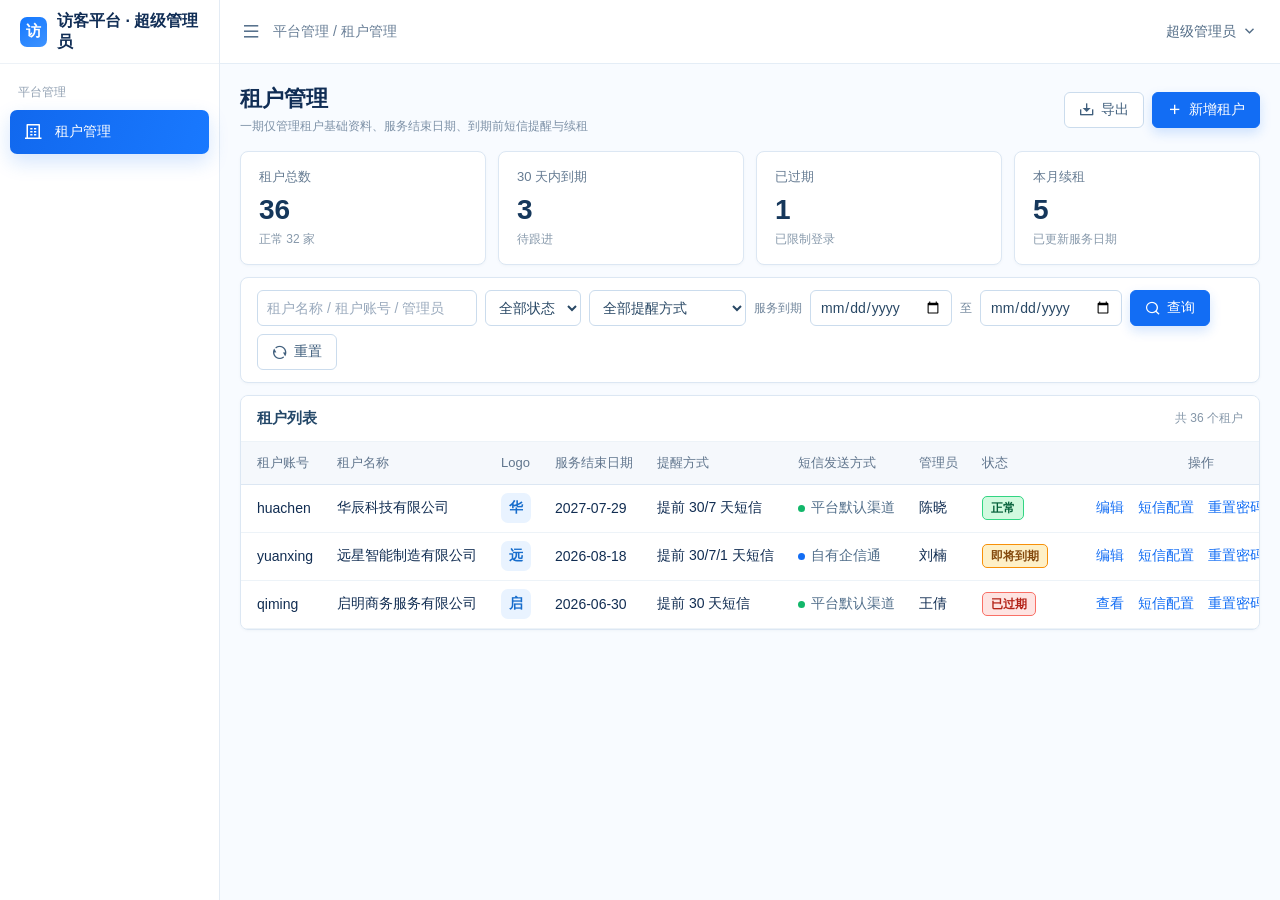
==== commit b9b680bb: "调整开户后短信渠道配置" ====
--- a/super-admin.html
+++ b/super-admin.html
@@ -17,6 +17,8 @@
 .panel{overflow-x:auto}.panel-head{height:46px;padding:0 16px;border-color:var(--line-soft);color:#234768;font-size:15px}.panel-head span{color:#8496a8}table{min-width:980px}th{height:42px;padding:0 12px;background:#f5f8fc;border-color:var(--line);color:#60758d;font-size:13px;font-weight:500;white-space:nowrap}td{height:48px;padding:0 12px;border-color:var(--line-soft);white-space:nowrap}tbody tr:hover{background:#f7fbff}th:first-child,td:first-child{padding-left:16px}th:last-child,td:last-child{width:128px;padding-right:16px;text-align:center}
 .tenant-logo{width:30px;height:30px;border-radius:7px;display:grid;place-items:center;background:#e9f3ff;color:#176dcc;font-weight:600}.tag{display:inline-flex;align-items:center;min-height:24px;padding:2px 8px;border-width:1px;border-style:solid;border-radius:5px;font-size:12px;font-weight:600;line-height:18px;white-space:nowrap}.tag.success{color:var(--success);background:#d1fadf;border-color:#32d583}.tag.warn{color:var(--warning);background:#fef0c7;border-color:#f79009}.tag.bad{color:var(--danger);background:#fee4e2;border-color:#f97066}.link{min-height:36px;padding:0 7px;color:#126df4;white-space:nowrap}.link:hover{color:#0b5fc7;background:#eaf3ff;border-radius:5px}
 .modal-mask{background:rgba(21,55,87,.32);backdrop-filter:blur(2px)}.modal{width:560px;max-width:calc(100vw - 40px);max-height:86vh;border:1px solid #cfe0ef;border-radius:10px;box-shadow:0 24px 70px rgba(27,74,119,.24);overflow:auto}.modal-head{min-height:52px;padding:0 12px 0 20px;border-color:var(--line);background:#f8fbff;position:sticky;top:0;z-index:1}.modal-head b{font-size:16px;color:#173653}.modal-foot{min-height:60px;padding:10px 20px;gap:8px;border-color:var(--line);position:sticky;bottom:0;background:#fff}.modal-body{padding:20px}.row{grid-template-columns:112px minmax(0,1fr);gap:12px;margin-bottom:16px}.row:last-child{margin-bottom:0}.row label{color:#405b76}.row input,.row select{height:36px;border-color:#cbdced;border-radius:6px;background:#fff;color:#294865}.row input:disabled,.row select:disabled{background:#f3f6f9;color:#76899c}.check-row{display:flex;gap:18px;align-items:center;min-height:36px}.check-row label{display:flex;align-items:center;gap:6px}.check-row input{width:16px;height:16px}.form-help{margin:-6px 0 16px 124px;color:#7d91a7;font-size:12px;line-height:18px}.toast{top:76px;border-radius:7px;background:#173d66;box-shadow:0 8px 24px rgba(20,61,102,.2)}
+.sms-config-modal{width:720px}.sms-config-modal .modal-body{padding:20px 24px}.config-note{margin:0 0 18px;padding:10px 12px;border:1px solid #d9e8f7;border-radius:6px;background:#f5f9fe;color:#607a94;font-size:12px;line-height:20px}.secret-fields[hidden]{display:none}.template-section{margin-top:4px;padding-top:18px;border-top:1px solid var(--line)}.template-head{display:flex;align-items:center;justify-content:space-between;margin-bottom:12px}.template-head b{color:#173653;font-size:15px}.template-head span{color:#7d91a7;font-size:12px}.template-item{padding:14px;border:1px solid #dce7f3;border-radius:8px;background:#fbfdff;margin-bottom:10px}.template-item:last-child{margin-bottom:0}.template-item-head{display:flex;align-items:center;gap:8px;margin-bottom:9px}.template-item-head b{font-size:14px;color:#294865}.template-item-head span{font-size:12px;color:#7890a8}.template-item textarea{display:block;width:100%;min-height:68px;resize:vertical;border:1px solid #cbdced;border-radius:6px;padding:9px 10px;color:#294865;line-height:21px;background:#fff}.template-item textarea:focus{border-color:#438ee6;box-shadow:0 0 0 3px rgba(23,107,219,.1);outline:0}.required{color:#d92d20;margin-left:3px}.channel-status{display:inline-flex;align-items:center;gap:6px;color:#526f8b}.channel-status:before{content:"";width:7px;height:7px;border-radius:50%;background:#12b76a}.channel-status.own:before{background:#126df4}
+th:last-child,td:last-child{width:286px;min-width:286px}
 @media(max-width:1100px){.cards{grid-template-columns:repeat(2,1fr)}.panel{overflow-x:auto}}@media(max-width:760px){:root{--side:0px}aside{display:none}header{left:0}.cards{grid-template-columns:1fr 1fr}main{padding-left:14px;padding-right:14px}.head{align-items:flex-start;gap:12px}.filter{flex-wrap:wrap}.filter input{width:100%!important}.modal{max-width:calc(100vw - 24px)}}
 </style></head>
 <body><aside><div class="brand">访客平台 · 超级管理员</div><div class="group">平台管理</div><div class="nav"><i class="ri-building-4-line"></i>租户管理</div></aside><header><i class="ri-menu-line"></i>平台管理 / 租户管理<span>超级管理员<i class="ri-arrow-down-s-line"></i></span></header><main>
@@ -24,19 +26,22 @@
 <div class="cards"><div class="card"><label>租户总数</label><b>36</b><small>正常 32 家</small></div><div class="card"><label>30 天内到期</label><b>3</b><small>待跟进</small></div><div class="card"><label>已过期</label><b>1</b><small>已限制登录</small></div><div class="card"><label>本月续租</label><b>5</b><small>已更新服务日期</small></div></div>
 <div class="filter"><input class="search-input" id="tenantSearch" placeholder="租户名称 / 租户账号 / 管理员" onkeydown="if(event.key==='Enter')filterTenants()"><select id="tenantStatus"><option>全部状态</option><option>正常</option><option>即将到期</option><option>已过期</option></select><select id="tenantReminder"><option>全部提醒方式</option><option>提前 30 天短信</option><option>提前 30/7 天短信</option><option>提前 30/7/1 天短信</option></select><span class="filter-label">服务到期</span><input class="date-input" id="tenantDateFrom" type="date"><span class="filter-label">至</span><input class="date-input" id="tenantDateTo" type="date"><button class="btn primary" onclick="filterTenants()"><i class="ri-search-line"></i>查询</button><button class="btn" onclick="resetFilter()"><i class="ri-refresh-line"></i>重置</button></div>
 <div class="panel"><div class="panel-head">租户列表<span>共 36 个租户</span></div><table><thead><tr><th>租户账号</th><th>租户名称</th><th>Logo</th><th>服务结束日期</th><th>提醒方式</th><th>短信发送方式</th><th>管理员</th><th>状态</th><th>操作</th></tr></thead><tbody>
-<tr><td>huachen</td><td>华辰科技有限公司</td><td><span class="tenant-logo">华</span></td><td>2027-07-29</td><td>提前 30/7 天短信</td><td>平台默认渠道</td><td>陈晓</td><td><span class="tag success">正常</span></td><td><button class="link" onclick="tenantModal('华辰科技有限公司','huachen')">编辑</button><button class="link" onclick="resetTenantPassword('华辰科技有限公司','hc-admin')">重置密码</button><button class="link" onclick="renew('华辰科技有限公司','2027-07-29')">续租</button></td></tr>
-<tr><td>yuanxing</td><td>远星智能制造有限公司</td><td><span class="tenant-logo">远</span></td><td>2026-08-18</td><td>提前 30/7/1 天短信</td><td>自有企信通</td><td>刘楠</td><td><span class="tag warn">即将到期</span></td><td><button class="link" onclick="tenantModal('远星智能制造有限公司','yuanxing')">编辑</button><button class="link" onclick="resetTenantPassword('远星智能制造有限公司','yx-admin')">重置密码</button><button class="link" onclick="renew('远星智能制造有限公司','2026-08-18')">续租</button></td></tr>
-<tr><td>qiming</td><td>启明商务服务有限公司</td><td><span class="tenant-logo">启</span></td><td>2026-06-30</td><td>提前 30 天短信</td><td>平台默认渠道</td><td>王倩</td><td><span class="tag bad">已过期</span></td><td><button class="link" onclick="tenantModal('启明商务服务有限公司','qiming',true)">查看</button><button class="link" onclick="resetTenantPassword('启明商务服务有限公司','qm-admin')">重置密码</button><button class="link" onclick="renew('启明商务服务有限公司','2026-06-30')">续租</button></td></tr>
+<tr><td>huachen</td><td>华辰科技有限公司</td><td><span class="tenant-logo">华</span></td><td>2027-07-29</td><td>提前 30/7 天短信</td><td><span class="channel-status">平台默认渠道</span></td><td>陈晓</td><td><span class="tag success">正常</span></td><td><button class="link" onclick="tenantModal('华辰科技有限公司','huachen')">编辑</button><button class="link" onclick="smsConfigModal('华辰科技有限公司','platform')">短信配置</button><button class="link" onclick="resetTenantPassword('华辰科技有限公司','hc-admin')">重置密码</button><button class="link" onclick="renew('华辰科技有限公司','2027-07-29')">续租</button></td></tr>
+<tr><td>yuanxing</td><td>远星智能制造有限公司</td><td><span class="tenant-logo">远</span></td><td>2026-08-18</td><td>提前 30/7/1 天短信</td><td><span class="channel-status own">自有企信通</span></td><td>刘楠</td><td><span class="tag warn">即将到期</span></td><td><button class="link" onclick="tenantModal('远星智能制造有限公司','yuanxing')">编辑</button><button class="link" onclick="smsConfigModal('远星智能制造有限公司','qxt')">短信配置</button><button class="link" onclick="resetTenantPassword('远星智能制造有限公司','yx-admin')">重置密码</button><button class="link" onclick="renew('远星智能制造有限公司','2026-08-18')">续租</button></td></tr>
+<tr><td>qiming</td><td>启明商务服务有限公司</td><td><span class="tenant-logo">启</span></td><td>2026-06-30</td><td>提前 30 天短信</td><td><span class="channel-status">平台默认渠道</span></td><td>王倩</td><td><span class="tag bad">已过期</span></td><td><button class="link" onclick="tenantModal('启明商务服务有限公司','qiming',true)">查看</button><button class="link" onclick="smsConfigModal('启明商务服务有限公司','platform')">短信配置</button><button class="link" onclick="resetTenantPassword('启明商务服务有限公司','qm-admin')">重置密码</button><button class="link" onclick="renew('启明商务服务有限公司','2026-06-30')">续租</button></td></tr>
 </tbody></table></div>
 </main>
 <div class="modal-mask" id="mask" onclick="if(event.target===this)closeModal()"><div class="modal"><div class="modal-head"><b id="modalTitle">租户</b><button onclick="closeModal()" aria-label="关闭"><i class="ri-close-line"></i></button></div><div class="modal-body" id="modalBody"></div><div class="modal-foot" id="modalFoot"></div></div></div><div class="toast" id="toast"></div>
 <script>
 let timer;
 function toast(msg){const el=document.querySelector('#toast');el.textContent=msg;el.classList.add('show');clearTimeout(timer);timer=setTimeout(()=>el.classList.remove('show'),2200)}
-function openModal(title,body,foot){document.querySelector('#modalTitle').textContent=title;document.querySelector('#modalBody').innerHTML=body;document.querySelector('#modalFoot').innerHTML=foot;document.querySelector('#mask').classList.add('open')}
+function openModal(title,body,foot,className=''){const modal=document.querySelector('.modal');document.querySelector('#modalTitle').textContent=title;document.querySelector('#modalBody').innerHTML=body;document.querySelector('#modalFoot').innerHTML=foot;modal.className=`modal ${className}`.trim();modal.scrollTop=0;document.querySelector('#mask').classList.add('open')}
 function closeModal(){document.querySelector('#mask').classList.remove('open')}
 document.addEventListener('keydown',e=>{if(e.key==='Escape')closeModal()});
-function tenantModal(name='',account='',readonly=false){const editing=Boolean(name),ownChannel=account==='yuanxing',adminAccount=account?`${account.slice(0,2)}-admin`:'';const credentials=editing?'':`<div class="row"><label>管理员密码</label><input id="adminPassword" type="password" placeholder="请输入不少于 8 位的初始密码"></div><div class="form-help">开户时人工创建唯一租户管理员；密码仅用于本次设置，保存后不再展示。</div>`;const loginConfig=`<div class="row"><label>被访人登录方式</label><div class="check-row"><label><input type="checkbox" checked disabled>手机号＋密码</label><label><input id="allowSmsLogin" type="checkbox" ${editing?'checked disabled':''}>手机号＋验证码</label></div></div><div class="form-help">仅影响被访人端；密码登录固定启用，验证码登录仅在开户时追加，开户后不可变更。</div>`;openModal(readonly?'租户详情':editing?'编辑租户':'新增租户',`<div class="row"><label>租户账号</label><input id="account" value="${account}" ${account?'disabled':''}></div><div class="row"><label>租户名称</label><input id="name" value="${name}" ${readonly?'disabled':''}></div><div class="row"><label>管理员账号</label><input id="adminAccount" value="${adminAccount}" ${editing?'disabled':'placeholder="请输入唯一管理员账号"'}></div><div class="row"><label>管理员姓名</label><input id="adminName" value="${name?'陈晓':''}" ${readonly?'disabled':''}></div><div class="row"><label>管理员手机</label><input id="adminPhone" value="${name?'13800002091':''}" ${readonly?'disabled':''}></div>${credentials}${loginConfig}<div class="row"><label>服务结束日期</label><input type="date" value="2027-07-29" ${readonly?'disabled':''}></div><div class="row"><label>到期提醒</label><select ${readonly?'disabled':''}><option>提前 30/7 天短信</option><option>提前 30/7/1 天短信</option></select></div><div class="row"><label>短信发送方式</label><select id="smsChannel" ${readonly?'disabled':''}><option ${ownChannel?'':'selected'}>平台默认渠道</option><option ${ownChannel?'selected':''}>自有企信通</option></select></div><div class="form-help">选择“自有企信通”后，由租户使用自己注册的企信通渠道发送短信。</div>`,readonly?`<button class="btn" onclick="closeModal()">关闭</button>`:`<button class="btn" onclick="closeModal()">取消</button><button class="btn primary" onclick="saveTenant('${editing?'修改':'新增'}')">保存</button>`)}
+function tenantModal(name='',account='',readonly=false){const editing=Boolean(name),adminAccount=account?`${account.slice(0,2)}-admin`:'';const credentials=editing?'':`<div class="row"><label>管理员密码</label><input id="adminPassword" type="password" placeholder="请输入不少于 8 位的初始密码"></div><div class="form-help">开户时人工创建唯一租户管理员；密码仅用于本次设置，保存后不再展示。</div>`;const loginConfig=`<div class="row"><label>被访人登录方式</label><div class="check-row"><label><input type="checkbox" checked disabled>手机号＋密码</label><label><input id="allowSmsLogin" type="checkbox" ${editing?'checked disabled':''}>手机号＋验证码</label></div></div><div class="form-help">仅影响被访人端；密码登录固定启用，验证码登录仅在开户时追加，开户后不可变更。</div>`;openModal(readonly?'租户详情':editing?'编辑租户':'新增租户',`<div class="row"><label>租户账号</label><input id="account" value="${account}" ${account?'disabled':''}></div><div class="row"><label>租户名称</label><input id="name" value="${name}" ${readonly?'disabled':''}></div><div class="row"><label>管理员账号</label><input id="adminAccount" value="${adminAccount}" ${editing?'disabled':'placeholder="请输入唯一管理员账号"'}></div><div class="row"><label>管理员姓名</label><input id="adminName" value="${name?'陈晓':''}" ${readonly?'disabled':''}></div><div class="row"><label>管理员手机</label><input id="adminPhone" value="${name?'13800002091':''}" ${readonly?'disabled':''}></div>${credentials}${loginConfig}<div class="row"><label>服务结束日期</label><input type="date" value="2027-07-29" ${readonly?'disabled':''}></div><div class="row"><label>到期提醒</label><select ${readonly?'disabled':''}><option>提前 30/7 天短信</option><option>提前 30/7/1 天短信</option></select></div>${editing?'<div class="form-help">短信发送方式请在租户列表的“短信配置”中单独维护。</div>':'<div class="form-help">新租户开户后默认使用平台短信渠道，可在开户完成后单独修改短信配置。</div>'}`,readonly?`<button class="btn" onclick="closeModal()">关闭</button>`:`<button class="btn" onclick="closeModal()">取消</button><button class="btn primary" onclick="saveTenant('${editing?'修改':'新增'}')">保存</button>`)}
+function smsConfigModal(name,channel='platform'){const own=channel==='qxt';openModal('短信配置',`<div class="config-note"><b>${name}</b><br>开户后默认使用平台短信渠道；如切换为自有企信通，凭证仅用于服务端接口鉴权，不在租户端和日志中明文展示。</div><div class="row"><label>短信发送方式</label><select id="smsChannel" onchange="toggleSmsChannel()"><option value="platform" ${own?'':'selected'}>平台默认渠道</option><option value="qxt" ${own?'selected':''}>自有企信通</option></select></div><div class="form-help" id="channelHelp">${own?'使用租户自有企信通账户发送；凭证字段需以最终供应商接口文档为准。':'使用平台统一短信渠道，无需配置接入凭证。'}</div><div class="secret-fields" id="secretFields" data-has-credentials="${own}" ${own?'':'hidden'}><div class="row"><label>AppKey<span class="required">*</span></label><input id="smsAppKey" autocomplete="off" placeholder="${own?'已配置，留空则不修改':'请输入企信通 AppKey'}"></div><div class="row"><label>AppSecret<span class="required">*</span></label><input id="smsAppSecret" type="password" autocomplete="new-password" placeholder="${own?'已配置，留空则不修改':'请输入企信通 AppSecret'}"></div><div class="form-help">AppSecret 保存后仅支持重新填写，不支持明文回显。</div></div><div class="template-section"><div class="template-head"><b>短信模板</b><span>已生成 3 个默认模板，可直接修改</span></div><div class="template-item"><div class="template-item-head"><b>待审核提醒</b><span>发送给被访人</span></div><textarea class="sms-template" aria-label="待审核提醒模板">【{tenantName}】您有一条访客申请待审核，访客{visitorName}，来访时间{visitTime}，请及时处理。</textarea></div><div class="template-item"><div class="template-item-head"><b>审核通过通知</b><span>发送给访客</span></div><textarea class="sms-template" aria-label="审核通过通知模板">【{tenantName}】您的来访申请已审核通过，来访时间{visitTime}，请在有效期内使用来访码。</textarea></div><div class="template-item"><div class="template-item-head"><b>审核拒绝通知</b><span>发送给访客</span></div><textarea class="sms-template" aria-label="审核拒绝通知模板">【{tenantName}】您的来访申请未通过，原因：{rejectReason}。如有疑问请联系被访人。</textarea></div></div>`,`<button class="btn" onclick="closeModal()">取消</button><button class="btn primary" onclick="saveSmsConfig()">保存配置</button>`,'sms-config-modal')}
+function toggleSmsChannel(){const own=document.querySelector('#smsChannel').value==='qxt',fields=document.querySelector('#secretFields');fields.hidden=!own;document.querySelector('#channelHelp').textContent=own?'使用租户自有企信通账户发送；凭证字段需以最终供应商接口文档为准。':'使用平台统一短信渠道，无需配置接入凭证。'}
+function saveSmsConfig(){const own=document.querySelector('#smsChannel').value==='qxt',fields=document.querySelector('#secretFields'),configured=fields.dataset.hasCredentials==='true',appKey=document.querySelector('#smsAppKey')?.value.trim()||'',appSecret=document.querySelector('#smsAppSecret')?.value.trim()||'',templates=[...document.querySelectorAll('.sms-template')];if(own&&!configured&&(!appKey||!appSecret)){toast('请填写企信通 AppKey 和 AppSecret');return}if(own&&((appKey&&!appSecret)||(!appKey&&appSecret))){toast('AppKey 和 AppSecret 需同时填写');return}if(templates.some(item=>!item.value.trim())){toast('请完整填写 3 条短信模板');return}closeModal();toast(`短信配置已保存，当前使用${own?'自有企信通':'平台默认渠道'}`)}
 function saveTenant(type){const account=document.querySelector('#account').value.trim(),name=document.querySelector('#name').value.trim(),adminName=document.querySelector('#adminName').value.trim(),phone=document.querySelector('#adminPhone').value.trim(),adminAccount=document.querySelector('#adminAccount')?.value.trim()||'',password=document.querySelector('#adminPassword')?.value||'';if(!account||!name||!adminName||!phone){toast('请完整填写租户及管理员信息');return}if(type==='新增'&&['huachen','yuanxing','qiming'].includes(account.toLowerCase())){toast('租户账号已存在，请更换账号');return}if(type==='新增'&&!adminAccount){toast('请填写管理员账号');return}if(type==='新增'&&['hc-admin','yx-admin','qm-admin'].includes(adminAccount.toLowerCase())){toast('管理员账号已存在，请更换账号');return}if(!/^1\d{10}$/.test(phone)){toast('请输入正确的管理员手机号');return}if(type==='新增'&&password.length<8){toast('管理员密码至少 8 位');return}closeModal();toast(`租户${type}成功；唯一租户管理员已${type==='新增'?'创建':'更新'}`)}
 function resetTenantPassword(name,account){openModal('重置租户管理员密码',`<div class="row"><label>租户</label><div>${name}</div></div><div class="row"><label>管理员账号</label><div>${account}</div></div><div class="row"><label>新密码</label><input id="newPassword" type="password" placeholder="请输入不少于 8 位的新密码"></div><div class="row"><label>确认新密码</label><input id="confirmPassword" type="password" placeholder="请再次输入新密码"></div><div class="form-help">保存后立即生效；租户详情和编辑页均不展示密码。</div>`,`<button class="btn" onclick="closeModal()">取消</button><button class="btn primary" onclick="saveResetPassword()">确认重置</button>`)}
 function saveResetPassword(){const password=document.querySelector('#newPassword').value,confirm=document.querySelector('#confirmPassword').value;if(password.length<8){toast('新密码至少 8 位');return}if(password!==confirm){toast('两次输入的密码不一致');return}closeModal();toast('租户管理员密码已重置')}
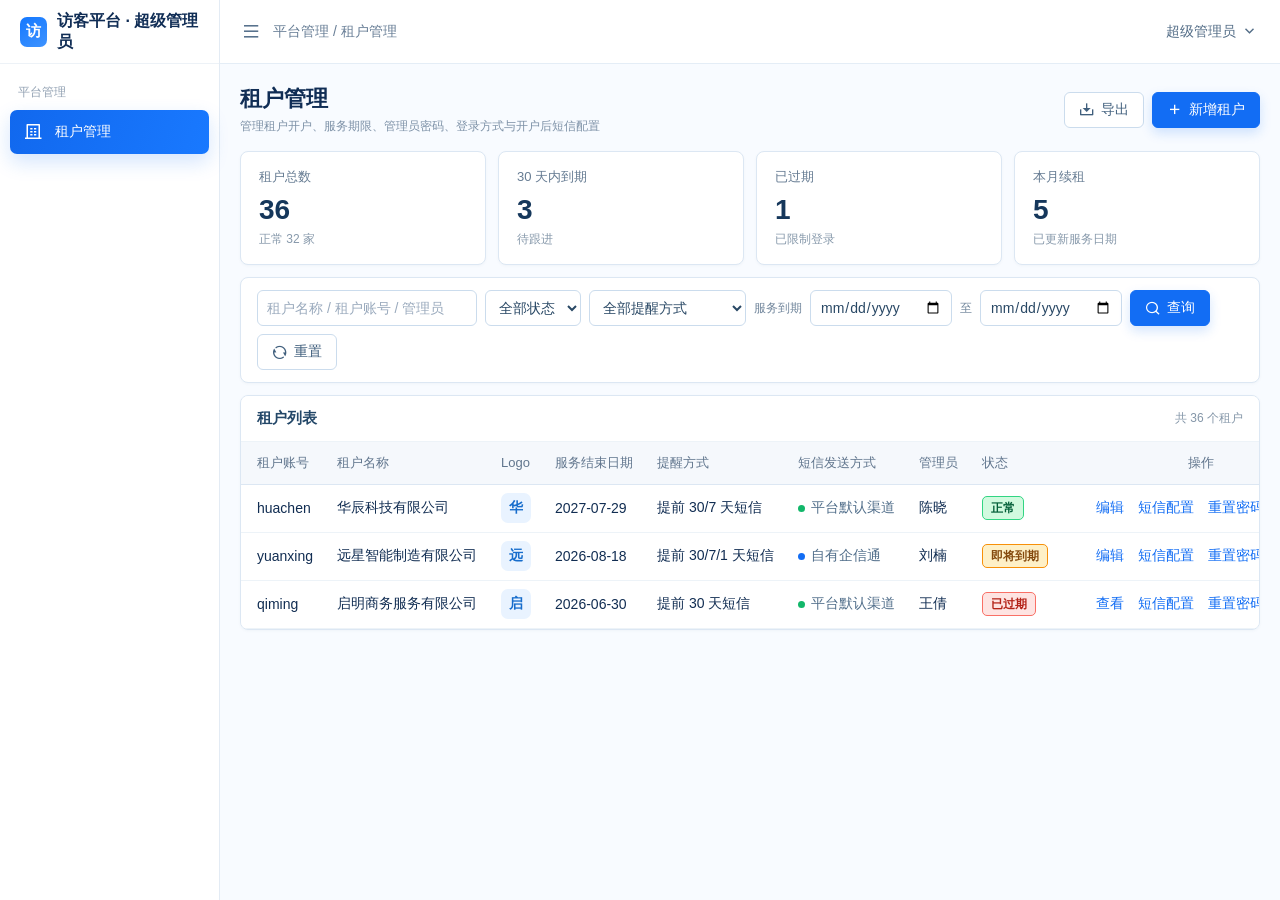
==== commit 5c9306f7: "整理浅蓝高保真基线内容" ====
--- a/super-admin.html
+++ b/super-admin.html
@@ -20,9 +20,10 @@
 .sms-config-modal{width:720px}.sms-config-modal .modal-body{padding:20px 24px}.config-note{margin:0 0 18px;padding:10px 12px;border:1px solid #d9e8f7;border-radius:6px;background:#f5f9fe;color:#607a94;font-size:12px;line-height:20px}.secret-fields[hidden]{display:none}.template-section{margin-top:4px;padding-top:18px;border-top:1px solid var(--line)}.template-head{display:flex;align-items:center;justify-content:space-between;margin-bottom:12px}.template-head b{color:#173653;font-size:15px}.template-head span{color:#7d91a7;font-size:12px}.template-item{padding:14px;border:1px solid #dce7f3;border-radius:8px;background:#fbfdff;margin-bottom:10px}.template-item:last-child{margin-bottom:0}.template-item-head{display:flex;align-items:center;gap:8px;margin-bottom:9px}.template-item-head b{font-size:14px;color:#294865}.template-item-head span{font-size:12px;color:#7890a8}.template-item textarea{display:block;width:100%;min-height:68px;resize:vertical;border:1px solid #cbdced;border-radius:6px;padding:9px 10px;color:#294865;line-height:21px;background:#fff}.template-item textarea:focus{border-color:#438ee6;box-shadow:0 0 0 3px rgba(23,107,219,.1);outline:0}.required{color:#d92d20;margin-left:3px}.channel-status{display:inline-flex;align-items:center;gap:6px;color:#526f8b}.channel-status:before{content:"";width:7px;height:7px;border-radius:50%;background:#12b76a}.channel-status.own:before{background:#126df4}
 th:last-child,td:last-child{width:286px;min-width:286px}
 @media(max-width:1100px){.cards{grid-template-columns:repeat(2,1fr)}.panel{overflow-x:auto}}@media(max-width:760px){:root{--side:0px}aside{display:none}header{left:0}.cards{grid-template-columns:1fr 1fr}main{padding-left:14px;padding-right:14px}.head{align-items:flex-start;gap:12px}.filter{flex-wrap:wrap}.filter input{width:100%!important}.modal{max-width:calc(100vw - 24px)}}
+.sms-config-modal .config-note{display:none}
 </style></head>
 <body><aside><div class="brand">访客平台 · 超级管理员</div><div class="group">平台管理</div><div class="nav"><i class="ri-building-4-line"></i>租户管理</div></aside><header><i class="ri-menu-line"></i>平台管理 / 租户管理<span>超级管理员<i class="ri-arrow-down-s-line"></i></span></header><main>
-<div class="head"><div><h1>租户管理</h1><div class="sub">一期仅管理租户基础资料、服务结束日期、到期前短信提醒与续租</div></div><div class="actions"><button class="btn" onclick="toast('租户数据导出任务已创建')"><i class="ri-download-2-line"></i>导出</button><button class="btn primary" onclick="tenantModal()"><i class="ri-add-line"></i>新增租户</button></div></div>
+<div class="head"><div><h1>租户管理</h1><div class="sub">管理租户开户、服务期限、管理员密码、登录方式与开户后短信配置</div></div><div class="actions"><button class="btn" onclick="toast('租户数据导出任务已创建')"><i class="ri-download-2-line"></i>导出</button><button class="btn primary" onclick="tenantModal()"><i class="ri-add-line"></i>新增租户</button></div></div>
 <div class="cards"><div class="card"><label>租户总数</label><b>36</b><small>正常 32 家</small></div><div class="card"><label>30 天内到期</label><b>3</b><small>待跟进</small></div><div class="card"><label>已过期</label><b>1</b><small>已限制登录</small></div><div class="card"><label>本月续租</label><b>5</b><small>已更新服务日期</small></div></div>
 <div class="filter"><input class="search-input" id="tenantSearch" placeholder="租户名称 / 租户账号 / 管理员" onkeydown="if(event.key==='Enter')filterTenants()"><select id="tenantStatus"><option>全部状态</option><option>正常</option><option>即将到期</option><option>已过期</option></select><select id="tenantReminder"><option>全部提醒方式</option><option>提前 30 天短信</option><option>提前 30/7 天短信</option><option>提前 30/7/1 天短信</option></select><span class="filter-label">服务到期</span><input class="date-input" id="tenantDateFrom" type="date"><span class="filter-label">至</span><input class="date-input" id="tenantDateTo" type="date"><button class="btn primary" onclick="filterTenants()"><i class="ri-search-line"></i>查询</button><button class="btn" onclick="resetFilter()"><i class="ri-refresh-line"></i>重置</button></div>
 <div class="panel"><div class="panel-head">租户列表<span>共 36 个租户</span></div><table><thead><tr><th>租户账号</th><th>租户名称</th><th>Logo</th><th>服务结束日期</th><th>提醒方式</th><th>短信发送方式</th><th>管理员</th><th>状态</th><th>操作</th></tr></thead><tbody>
@@ -41,6 +42,9 @@
 function tenantModal(name='',account='',readonly=false){const editing=Boolean(name),adminAccount=account?`${account.slice(0,2)}-admin`:'';const credentials=editing?'':`<div class="row"><label>管理员密码</label><input id="adminPassword" type="password" placeholder="请输入不少于 8 位的初始密码"></div><div class="form-help">开户时人工创建唯一租户管理员；密码仅用于本次设置，保存后不再展示。</div>`;const loginConfig=`<div class="row"><label>被访人登录方式</label><div class="check-row"><label><input type="checkbox" checked disabled>手机号＋密码</label><label><input id="allowSmsLogin" type="checkbox" ${editing?'checked disabled':''}>手机号＋验证码</label></div></div><div class="form-help">仅影响被访人端；密码登录固定启用，验证码登录仅在开户时追加，开户后不可变更。</div>`;openModal(readonly?'租户详情':editing?'编辑租户':'新增租户',`<div class="row"><label>租户账号</label><input id="account" value="${account}" ${account?'disabled':''}></div><div class="row"><label>租户名称</label><input id="name" value="${name}" ${readonly?'disabled':''}></div><div class="row"><label>管理员账号</label><input id="adminAccount" value="${adminAccount}" ${editing?'disabled':'placeholder="请输入唯一管理员账号"'}></div><div class="row"><label>管理员姓名</label><input id="adminName" value="${name?'陈晓':''}" ${readonly?'disabled':''}></div><div class="row"><label>管理员手机</label><input id="adminPhone" value="${name?'13800002091':''}" ${readonly?'disabled':''}></div>${credentials}${loginConfig}<div class="row"><label>服务结束日期</label><input type="date" value="2027-07-29" ${readonly?'disabled':''}></div><div class="row"><label>到期提醒</label><select ${readonly?'disabled':''}><option>提前 30/7 天短信</option><option>提前 30/7/1 天短信</option></select></div>${editing?'<div class="form-help">短信发送方式请在租户列表的“短信配置”中单独维护。</div>':'<div class="form-help">新租户开户后默认使用平台短信渠道，可在开户完成后单独修改短信配置。</div>'}`,readonly?`<button class="btn" onclick="closeModal()">关闭</button>`:`<button class="btn" onclick="closeModal()">取消</button><button class="btn primary" onclick="saveTenant('${editing?'修改':'新增'}')">保存</button>`)}
 function smsConfigModal(name,channel='platform'){const own=channel==='qxt';openModal('短信配置',`<div class="config-note"><b>${name}</b><br>开户后默认使用平台短信渠道；如切换为自有企信通，凭证仅用于服务端接口鉴权，不在租户端和日志中明文展示。</div><div class="row"><label>短信发送方式</label><select id="smsChannel" onchange="toggleSmsChannel()"><option value="platform" ${own?'':'selected'}>平台默认渠道</option><option value="qxt" ${own?'selected':''}>自有企信通</option></select></div><div class="form-help" id="channelHelp">${own?'使用租户自有企信通账户发送；凭证字段需以最终供应商接口文档为准。':'使用平台统一短信渠道，无需配置接入凭证。'}</div><div class="secret-fields" id="secretFields" data-has-credentials="${own}" ${own?'':'hidden'}><div class="row"><label>AppKey<span class="required">*</span></label><input id="smsAppKey" autocomplete="off" placeholder="${own?'已配置，留空则不修改':'请输入企信通 AppKey'}"></div><div class="row"><label>AppSecret<span class="required">*</span></label><input id="smsAppSecret" type="password" autocomplete="new-password" placeholder="${own?'已配置，留空则不修改':'请输入企信通 AppSecret'}"></div><div class="form-help">AppSecret 保存后仅支持重新填写，不支持明文回显。</div></div><div class="template-section"><div class="template-head"><b>短信模板</b><span>已生成 3 个默认模板，可直接修改</span></div><div class="template-item"><div class="template-item-head"><b>待审核提醒</b><span>发送给被访人</span></div><textarea class="sms-template" aria-label="待审核提醒模板">【{tenantName}】您有一条访客申请待审核，访客{visitorName}，来访时间{visitTime}，请及时处理。</textarea></div><div class="template-item"><div class="template-item-head"><b>审核通过通知</b><span>发送给访客</span></div><textarea class="sms-template" aria-label="审核通过通知模板">【{tenantName}】您的来访申请已审核通过，来访时间{visitTime}，请在有效期内使用来访码。</textarea></div><div class="template-item"><div class="template-item-head"><b>审核拒绝通知</b><span>发送给访客</span></div><textarea class="sms-template" aria-label="审核拒绝通知模板">【{tenantName}】您的来访申请未通过，原因：{rejectReason}。如有疑问请联系被访人。</textarea></div></div>`,`<button class="btn" onclick="closeModal()">取消</button><button class="btn primary" onclick="saveSmsConfig()">保存配置</button>`,'sms-config-modal')}
 function toggleSmsChannel(){const own=document.querySelector('#smsChannel').value==='qxt',fields=document.querySelector('#secretFields');fields.hidden=!own;document.querySelector('#channelHelp').textContent=own?'使用租户自有企信通账户发送；凭证字段需以最终供应商接口文档为准。':'使用平台统一短信渠道，无需配置接入凭证。'}
+const deliverySmsConfigModal=smsConfigModal;
+smsConfigModal=function(name,channel='platform'){deliverySmsConfigModal(name,channel);const help=document.querySelector('#channelHelp');if(help)help.textContent=channel==='qxt'?'使用租户自有企信通账户发送。':'使用平台统一短信渠道。'};
+toggleSmsChannel=function(){const own=document.querySelector('#smsChannel').value==='qxt',fields=document.querySelector('#secretFields');fields.hidden=!own;document.querySelector('#channelHelp').textContent=own?'使用租户自有企信通账户发送。':'使用平台统一短信渠道。'};
 function saveSmsConfig(){const own=document.querySelector('#smsChannel').value==='qxt',fields=document.querySelector('#secretFields'),configured=fields.dataset.hasCredentials==='true',appKey=document.querySelector('#smsAppKey')?.value.trim()||'',appSecret=document.querySelector('#smsAppSecret')?.value.trim()||'',templates=[...document.querySelectorAll('.sms-template')];if(own&&!configured&&(!appKey||!appSecret)){toast('请填写企信通 AppKey 和 AppSecret');return}if(own&&((appKey&&!appSecret)||(!appKey&&appSecret))){toast('AppKey 和 AppSecret 需同时填写');return}if(templates.some(item=>!item.value.trim())){toast('请完整填写 3 条短信模板');return}closeModal();toast(`短信配置已保存，当前使用${own?'自有企信通':'平台默认渠道'}`)}
 function saveTenant(type){const account=document.querySelector('#account').value.trim(),name=document.querySelector('#name').value.trim(),adminName=document.querySelector('#adminName').value.trim(),phone=document.querySelector('#adminPhone').value.trim(),adminAccount=document.querySelector('#adminAccount')?.value.trim()||'',password=document.querySelector('#adminPassword')?.value||'';if(!account||!name||!adminName||!phone){toast('请完整填写租户及管理员信息');return}if(type==='新增'&&['huachen','yuanxing','qiming'].includes(account.toLowerCase())){toast('租户账号已存在，请更换账号');return}if(type==='新增'&&!adminAccount){toast('请填写管理员账号');return}if(type==='新增'&&['hc-admin','yx-admin','qm-admin'].includes(adminAccount.toLowerCase())){toast('管理员账号已存在，请更换账号');return}if(!/^1\d{10}$/.test(phone)){toast('请输入正确的管理员手机号');return}if(type==='新增'&&password.length<8){toast('管理员密码至少 8 位');return}closeModal();toast(`租户${type}成功；唯一租户管理员已${type==='新增'?'创建':'更新'}`)}
 function resetTenantPassword(name,account){openModal('重置租户管理员密码',`<div class="row"><label>租户</label><div>${name}</div></div><div class="row"><label>管理员账号</label><div>${account}</div></div><div class="row"><label>新密码</label><input id="newPassword" type="password" placeholder="请输入不少于 8 位的新密码"></div><div class="row"><label>确认新密码</label><input id="confirmPassword" type="password" placeholder="请再次输入新密码"></div><div class="form-help">保存后立即生效；租户详情和编辑页均不展示密码。</div>`,`<button class="btn" onclick="closeModal()">取消</button><button class="btn primary" onclick="saveResetPassword()">确认重置</button>`)}
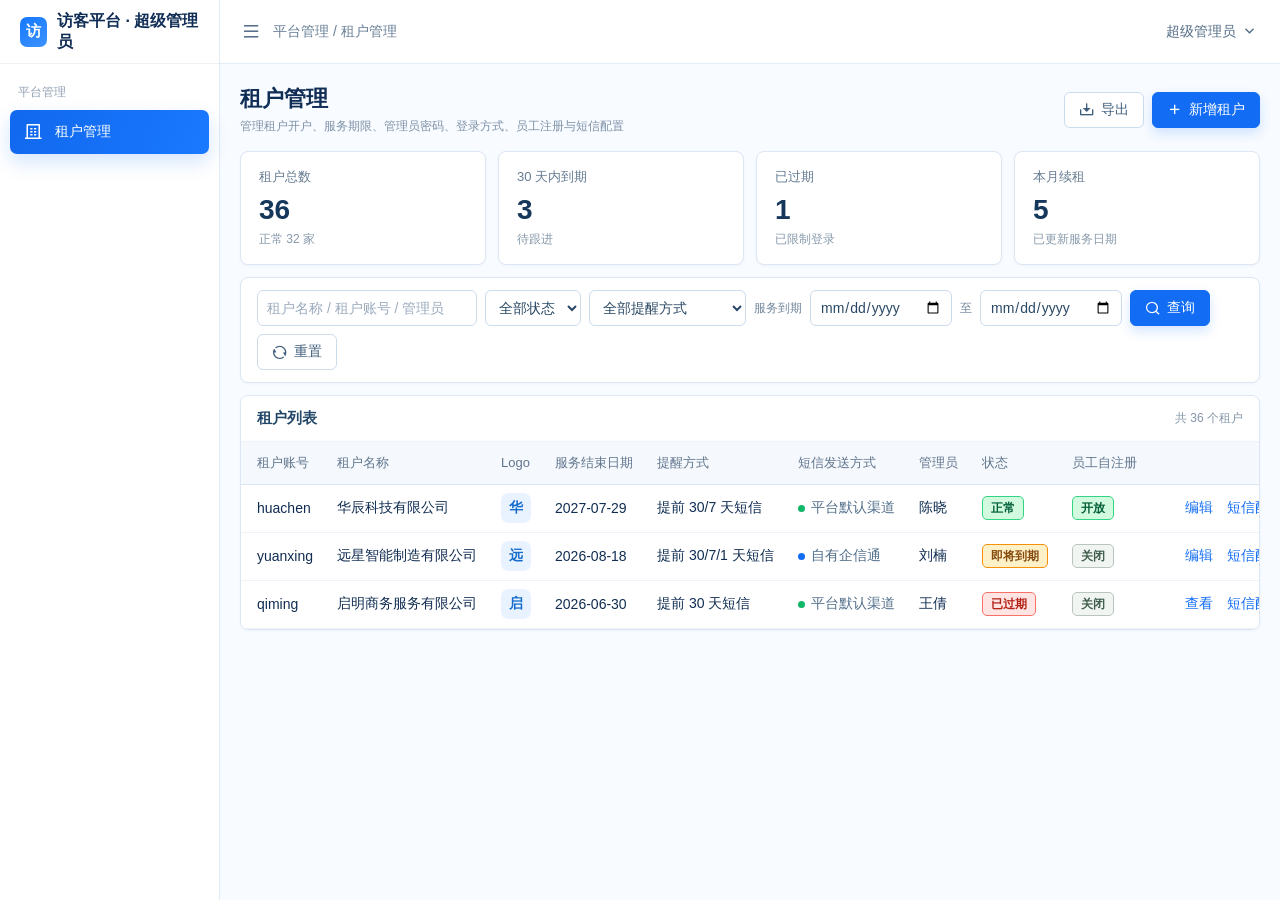
==== commit a58a3d3e: "完成企业注册流程并归档功能验收" ====
--- a/super-admin.html
+++ b/super-admin.html
@@ -23,13 +23,13 @@
 .sms-config-modal .config-note{display:none}
 </style></head>
 <body><aside><div class="brand">访客平台 · 超级管理员</div><div class="group">平台管理</div><div class="nav"><i class="ri-building-4-line"></i>租户管理</div></aside><header><i class="ri-menu-line"></i>平台管理 / 租户管理<span>超级管理员<i class="ri-arrow-down-s-line"></i></span></header><main>
-<div class="head"><div><h1>租户管理</h1><div class="sub">管理租户开户、服务期限、管理员密码、登录方式与开户后短信配置</div></div><div class="actions"><button class="btn" onclick="toast('租户数据导出任务已创建')"><i class="ri-download-2-line"></i>导出</button><button class="btn primary" onclick="tenantModal()"><i class="ri-add-line"></i>新增租户</button></div></div>
+<div class="head"><div><h1>租户管理</h1><div class="sub">管理租户开户、服务期限、管理员密码、登录方式、员工注册与短信配置</div></div><div class="actions"><button class="btn" onclick="toast('租户数据导出任务已创建')"><i class="ri-download-2-line"></i>导出</button><button class="btn primary" onclick="tenantModal()"><i class="ri-add-line"></i>新增租户</button></div></div>
 <div class="cards"><div class="card"><label>租户总数</label><b>36</b><small>正常 32 家</small></div><div class="card"><label>30 天内到期</label><b>3</b><small>待跟进</small></div><div class="card"><label>已过期</label><b>1</b><small>已限制登录</small></div><div class="card"><label>本月续租</label><b>5</b><small>已更新服务日期</small></div></div>
 <div class="filter"><input class="search-input" id="tenantSearch" placeholder="租户名称 / 租户账号 / 管理员" onkeydown="if(event.key==='Enter')filterTenants()"><select id="tenantStatus"><option>全部状态</option><option>正常</option><option>即将到期</option><option>已过期</option></select><select id="tenantReminder"><option>全部提醒方式</option><option>提前 30 天短信</option><option>提前 30/7 天短信</option><option>提前 30/7/1 天短信</option></select><span class="filter-label">服务到期</span><input class="date-input" id="tenantDateFrom" type="date"><span class="filter-label">至</span><input class="date-input" id="tenantDateTo" type="date"><button class="btn primary" onclick="filterTenants()"><i class="ri-search-line"></i>查询</button><button class="btn" onclick="resetFilter()"><i class="ri-refresh-line"></i>重置</button></div>
-<div class="panel"><div class="panel-head">租户列表<span>共 36 个租户</span></div><table><thead><tr><th>租户账号</th><th>租户名称</th><th>Logo</th><th>服务结束日期</th><th>提醒方式</th><th>短信发送方式</th><th>管理员</th><th>状态</th><th>操作</th></tr></thead><tbody>
-<tr><td>huachen</td><td>华辰科技有限公司</td><td><span class="tenant-logo">华</span></td><td>2027-07-29</td><td>提前 30/7 天短信</td><td><span class="channel-status">平台默认渠道</span></td><td>陈晓</td><td><span class="tag success">正常</span></td><td><button class="link" onclick="tenantModal('华辰科技有限公司','huachen')">编辑</button><button class="link" onclick="smsConfigModal('华辰科技有限公司','platform')">短信配置</button><button class="link" onclick="resetTenantPassword('华辰科技有限公司','hc-admin')">重置密码</button><button class="link" onclick="renew('华辰科技有限公司','2027-07-29')">续租</button></td></tr>
-<tr><td>yuanxing</td><td>远星智能制造有限公司</td><td><span class="tenant-logo">远</span></td><td>2026-08-18</td><td>提前 30/7/1 天短信</td><td><span class="channel-status own">自有企信通</span></td><td>刘楠</td><td><span class="tag warn">即将到期</span></td><td><button class="link" onclick="tenantModal('远星智能制造有限公司','yuanxing')">编辑</button><button class="link" onclick="smsConfigModal('远星智能制造有限公司','qxt')">短信配置</button><button class="link" onclick="resetTenantPassword('远星智能制造有限公司','yx-admin')">重置密码</button><button class="link" onclick="renew('远星智能制造有限公司','2026-08-18')">续租</button></td></tr>
-<tr><td>qiming</td><td>启明商务服务有限公司</td><td><span class="tenant-logo">启</span></td><td>2026-06-30</td><td>提前 30 天短信</td><td><span class="channel-status">平台默认渠道</span></td><td>王倩</td><td><span class="tag bad">已过期</span></td><td><button class="link" onclick="tenantModal('启明商务服务有限公司','qiming',true)">查看</button><button class="link" onclick="smsConfigModal('启明商务服务有限公司','platform')">短信配置</button><button class="link" onclick="resetTenantPassword('启明商务服务有限公司','qm-admin')">重置密码</button><button class="link" onclick="renew('启明商务服务有限公司','2026-06-30')">续租</button></td></tr>
+<div class="panel"><div class="panel-head">租户列表<span>共 36 个租户</span></div><table><thead><tr><th>租户账号</th><th>租户名称</th><th>Logo</th><th>服务结束日期</th><th>提醒方式</th><th>短信发送方式</th><th>管理员</th><th>状态</th><th>员工自注册</th><th>操作</th></tr></thead><tbody>
+<tr><td>huachen</td><td>华辰科技有限公司</td><td><span class="tenant-logo">华</span></td><td>2027-07-29</td><td>提前 30/7 天短信</td><td><span class="channel-status">平台默认渠道</span></td><td>陈晓</td><td><span class="tag success">正常</span></td><td><span id="huachenEmployeeRegistrationStatus" class="tag success">开放</span></td><td><button class="link" onclick="tenantModal('华辰科技有限公司','huachen')">编辑</button><button class="link" onclick="smsConfigModal('华辰科技有限公司','platform')">短信配置</button><button class="link" onclick="resetTenantPassword('华辰科技有限公司','hc-admin')">重置密码</button><button class="link" onclick="renew('华辰科技有限公司','2027-07-29')">续租</button></td></tr>
+<tr><td>yuanxing</td><td>远星智能制造有限公司</td><td><span class="tenant-logo">远</span></td><td>2026-08-18</td><td>提前 30/7/1 天短信</td><td><span class="channel-status own">自有企信通</span></td><td>刘楠</td><td><span class="tag warn">即将到期</span></td><td><span class="tag gray">关闭</span></td><td><button class="link" onclick="tenantModal('远星智能制造有限公司','yuanxing')">编辑</button><button class="link" onclick="smsConfigModal('远星智能制造有限公司','qxt')">短信配置</button><button class="link" onclick="resetTenantPassword('远星智能制造有限公司','yx-admin')">重置密码</button><button class="link" onclick="renew('远星智能制造有限公司','2026-08-18')">续租</button></td></tr>
+<tr><td>qiming</td><td>启明商务服务有限公司</td><td><span class="tenant-logo">启</span></td><td>2026-06-30</td><td>提前 30 天短信</td><td><span class="channel-status">平台默认渠道</span></td><td>王倩</td><td><span class="tag bad">已过期</span></td><td><span class="tag gray">关闭</span></td><td><button class="link" onclick="tenantModal('启明商务服务有限公司','qiming',true)">查看</button><button class="link" onclick="smsConfigModal('启明商务服务有限公司','platform')">短信配置</button><button class="link" onclick="resetTenantPassword('启明商务服务有限公司','qm-admin')">重置密码</button><button class="link" onclick="renew('启明商务服务有限公司','2026-06-30')">续租</button></td></tr>
 </tbody></table></div>
 </main>
 <div class="modal-mask" id="mask" onclick="if(event.target===this)closeModal()"><div class="modal"><div class="modal-head"><b id="modalTitle">租户</b><button onclick="closeModal()" aria-label="关闭"><i class="ri-close-line"></i></button></div><div class="modal-body" id="modalBody"></div><div class="modal-foot" id="modalFoot"></div></div></div><div class="toast" id="toast"></div>
@@ -39,17 +39,19 @@
 function openModal(title,body,foot,className=''){const modal=document.querySelector('.modal');document.querySelector('#modalTitle').textContent=title;document.querySelector('#modalBody').innerHTML=body;document.querySelector('#modalFoot').innerHTML=foot;modal.className=`modal ${className}`.trim();modal.scrollTop=0;document.querySelector('#mask').classList.add('open')}
 function closeModal(){document.querySelector('#mask').classList.remove('open')}
 document.addEventListener('keydown',e=>{if(e.key==='Escape')closeModal()});
-function tenantModal(name='',account='',readonly=false){const editing=Boolean(name),adminAccount=account?`${account.slice(0,2)}-admin`:'';const credentials=editing?'':`<div class="row"><label>管理员密码</label><input id="adminPassword" type="password" placeholder="请输入不少于 8 位的初始密码"></div><div class="form-help">开户时人工创建唯一租户管理员；密码仅用于本次设置，保存后不再展示。</div>`;const loginConfig=`<div class="row"><label>被访人登录方式</label><div class="check-row"><label><input type="checkbox" checked disabled>手机号＋密码</label><label><input id="allowSmsLogin" type="checkbox" ${editing?'checked disabled':''}>手机号＋验证码</label></div></div><div class="form-help">仅影响被访人端；密码登录固定启用，验证码登录仅在开户时追加，开户后不可变更。</div>`;openModal(readonly?'租户详情':editing?'编辑租户':'新增租户',`<div class="row"><label>租户账号</label><input id="account" value="${account}" ${account?'disabled':''}></div><div class="row"><label>租户名称</label><input id="name" value="${name}" ${readonly?'disabled':''}></div><div class="row"><label>管理员账号</label><input id="adminAccount" value="${adminAccount}" ${editing?'disabled':'placeholder="请输入唯一管理员账号"'}></div><div class="row"><label>管理员姓名</label><input id="adminName" value="${name?'陈晓':''}" ${readonly?'disabled':''}></div><div class="row"><label>管理员手机</label><input id="adminPhone" value="${name?'13800002091':''}" ${readonly?'disabled':''}></div>${credentials}${loginConfig}<div class="row"><label>服务结束日期</label><input type="date" value="2027-07-29" ${readonly?'disabled':''}></div><div class="row"><label>到期提醒</label><select ${readonly?'disabled':''}><option>提前 30/7 天短信</option><option>提前 30/7/1 天短信</option></select></div>${editing?'<div class="form-help">短信发送方式请在租户列表的“短信配置”中单独维护。</div>':'<div class="form-help">新租户开户后默认使用平台短信渠道，可在开户完成后单独修改短信配置。</div>'}`,readonly?`<button class="btn" onclick="closeModal()">关闭</button>`:`<button class="btn" onclick="closeModal()">取消</button><button class="btn primary" onclick="saveTenant('${editing?'修改':'新增'}')">保存</button>`)}
+function tenantModal(name='',account='',readonly=false){const editing=Boolean(name),adminAccount=account?`${account.slice(0,2)}-admin`:'',saved=localStorage.getItem('phase1_employee_registration_open'),registrationOpen=account==='huachen'?(saved===null||saved==='true'):false;const credentials=editing?'':`<div class="row"><label>管理员密码</label><input id="adminPassword" type="password" placeholder="请输入不少于 8 位的初始密码"></div><div class="form-help">开户时人工创建唯一租户管理员；密码仅用于本次设置，保存后不再展示。</div>`;const loginConfig=`<div class="row"><label>被访人登录方式</label><div class="check-row"><label><input type="checkbox" checked disabled>手机号＋密码</label><label><input id="allowSmsLogin" type="checkbox" ${editing?'checked disabled':''}>手机号＋验证码</label></div></div><div class="form-help">仅影响被访人端；密码登录固定启用，验证码登录仅在开户时追加，开户后不可变更。</div>`;const registrationConfig=`<div class="row"><label>员工自注册</label><div class="check-row"><label><input id="allowEmployeeRegistration" type="checkbox" ${registrationOpen?'checked':''} ${readonly?'disabled':''}>开放员工 H5 自注册</label></div></div><div class="form-help">关闭时不展示被访人注册入口；开放后员工提交资料进入待审核，不直接获得被访人权限。访客注册始终开放，不受此项影响。</div>`;openModal(readonly?'租户详情':editing?'编辑租户':'新增租户',`<div class="row"><label>租户账号</label><input id="account" value="${account}" ${account?'disabled':''}></div><div class="row"><label>租户名称</label><input id="name" value="${name}" ${readonly?'disabled':''}></div><div class="row"><label>管理员账号</label><input id="adminAccount" value="${adminAccount}" ${editing?'disabled':'placeholder="请输入唯一管理员账号"'}></div><div class="row"><label>管理员姓名</label><input id="adminName" value="${name?'陈晓':''}" ${readonly?'disabled':''}></div><div class="row"><label>管理员手机</label><input id="adminPhone" value="${name?'13800002091':''}" ${readonly?'disabled':''}></div>${credentials}${loginConfig}${registrationConfig}<div class="row"><label>服务结束日期</label><input type="date" value="2027-07-29" ${readonly?'disabled':''}></div><div class="row"><label>到期提醒</label><select ${readonly?'disabled':''}><option>提前 30/7 天短信</option><option>提前 30/7/1 天短信</option></select></div>${editing?'<div class="form-help">短信发送方式请在租户列表的“短信配置”中单独维护。</div>':'<div class="form-help">新租户开户后默认使用平台短信渠道，可在开户完成后单独修改短信配置。</div>'}`,readonly?`<button class="btn" onclick="closeModal()">关闭</button>`:`<button class="btn" onclick="closeModal()">取消</button><button class="btn primary" onclick="saveTenant('${editing?'修改':'新增'}')">保存</button>`)}
 function smsConfigModal(name,channel='platform'){const own=channel==='qxt';openModal('短信配置',`<div class="config-note"><b>${name}</b><br>开户后默认使用平台短信渠道；如切换为自有企信通，凭证仅用于服务端接口鉴权，不在租户端和日志中明文展示。</div><div class="row"><label>短信发送方式</label><select id="smsChannel" onchange="toggleSmsChannel()"><option value="platform" ${own?'':'selected'}>平台默认渠道</option><option value="qxt" ${own?'selected':''}>自有企信通</option></select></div><div class="form-help" id="channelHelp">${own?'使用租户自有企信通账户发送；凭证字段需以最终供应商接口文档为准。':'使用平台统一短信渠道，无需配置接入凭证。'}</div><div class="secret-fields" id="secretFields" data-has-credentials="${own}" ${own?'':'hidden'}><div class="row"><label>AppKey<span class="required">*</span></label><input id="smsAppKey" autocomplete="off" placeholder="${own?'已配置，留空则不修改':'请输入企信通 AppKey'}"></div><div class="row"><label>AppSecret<span class="required">*</span></label><input id="smsAppSecret" type="password" autocomplete="new-password" placeholder="${own?'已配置，留空则不修改':'请输入企信通 AppSecret'}"></div><div class="form-help">AppSecret 保存后仅支持重新填写，不支持明文回显。</div></div><div class="template-section"><div class="template-head"><b>短信模板</b><span>已生成 3 个默认模板，可直接修改</span></div><div class="template-item"><div class="template-item-head"><b>待审核提醒</b><span>发送给被访人</span></div><textarea class="sms-template" aria-label="待审核提醒模板">【{tenantName}】您有一条访客申请待审核，访客{visitorName}，来访时间{visitTime}，请及时处理。</textarea></div><div class="template-item"><div class="template-item-head"><b>审核通过通知</b><span>发送给访客</span></div><textarea class="sms-template" aria-label="审核通过通知模板">【{tenantName}】您的来访申请已审核通过，来访时间{visitTime}，请在有效期内使用来访码。</textarea></div><div class="template-item"><div class="template-item-head"><b>审核拒绝通知</b><span>发送给访客</span></div><textarea class="sms-template" aria-label="审核拒绝通知模板">【{tenantName}】您的来访申请未通过，原因：{rejectReason}。如有疑问请联系被访人。</textarea></div></div>`,`<button class="btn" onclick="closeModal()">取消</button><button class="btn primary" onclick="saveSmsConfig()">保存配置</button>`,'sms-config-modal')}
 function toggleSmsChannel(){const own=document.querySelector('#smsChannel').value==='qxt',fields=document.querySelector('#secretFields');fields.hidden=!own;document.querySelector('#channelHelp').textContent=own?'使用租户自有企信通账户发送；凭证字段需以最终供应商接口文档为准。':'使用平台统一短信渠道，无需配置接入凭证。'}
 const deliverySmsConfigModal=smsConfigModal;
 smsConfigModal=function(name,channel='platform'){deliverySmsConfigModal(name,channel);const help=document.querySelector('#channelHelp');if(help)help.textContent=channel==='qxt'?'使用租户自有企信通账户发送。':'使用平台统一短信渠道。'};
 toggleSmsChannel=function(){const own=document.querySelector('#smsChannel').value==='qxt',fields=document.querySelector('#secretFields');fields.hidden=!own;document.querySelector('#channelHelp').textContent=own?'使用租户自有企信通账户发送。':'使用平台统一短信渠道。'};
 function saveSmsConfig(){const own=document.querySelector('#smsChannel').value==='qxt',fields=document.querySelector('#secretFields'),configured=fields.dataset.hasCredentials==='true',appKey=document.querySelector('#smsAppKey')?.value.trim()||'',appSecret=document.querySelector('#smsAppSecret')?.value.trim()||'',templates=[...document.querySelectorAll('.sms-template')];if(own&&!configured&&(!appKey||!appSecret)){toast('请填写企信通 AppKey 和 AppSecret');return}if(own&&((appKey&&!appSecret)||(!appKey&&appSecret))){toast('AppKey 和 AppSecret 需同时填写');return}if(templates.some(item=>!item.value.trim())){toast('请完整填写 3 条短信模板');return}closeModal();toast(`短信配置已保存，当前使用${own?'自有企信通':'平台默认渠道'}`)}
-function saveTenant(type){const account=document.querySelector('#account').value.trim(),name=document.querySelector('#name').value.trim(),adminName=document.querySelector('#adminName').value.trim(),phone=document.querySelector('#adminPhone').value.trim(),adminAccount=document.querySelector('#adminAccount')?.value.trim()||'',password=document.querySelector('#adminPassword')?.value||'';if(!account||!name||!adminName||!phone){toast('请完整填写租户及管理员信息');return}if(type==='新增'&&['huachen','yuanxing','qiming'].includes(account.toLowerCase())){toast('租户账号已存在，请更换账号');return}if(type==='新增'&&!adminAccount){toast('请填写管理员账号');return}if(type==='新增'&&['hc-admin','yx-admin','qm-admin'].includes(adminAccount.toLowerCase())){toast('管理员账号已存在，请更换账号');return}if(!/^1\d{10}$/.test(phone)){toast('请输入正确的管理员手机号');return}if(type==='新增'&&password.length<8){toast('管理员密码至少 8 位');return}closeModal();toast(`租户${type}成功；唯一租户管理员已${type==='新增'?'创建':'更新'}`)}
+function renderEmployeeRegistrationStatus(open){const status=document.querySelector('#huachenEmployeeRegistrationStatus');if(status){status.textContent=open?'开放':'关闭';status.className=`tag ${open?'success':'gray'}`}}
+function saveTenant(type){const account=document.querySelector('#account').value.trim(),name=document.querySelector('#name').value.trim(),adminName=document.querySelector('#adminName').value.trim(),phone=document.querySelector('#adminPhone').value.trim(),adminAccount=document.querySelector('#adminAccount')?.value.trim()||'',password=document.querySelector('#adminPassword')?.value||'',employeeRegistrationOpen=document.querySelector('#allowEmployeeRegistration').checked;if(!account||!name||!adminName||!phone){toast('请完整填写租户及管理员信息');return}if(type==='新增'&&['huachen','yuanxing','qiming'].includes(account.toLowerCase())){toast('租户账号已存在，请更换账号');return}if(type==='新增'&&!adminAccount){toast('请填写管理员账号');return}if(type==='新增'&&['hc-admin','yx-admin','qm-admin'].includes(adminAccount.toLowerCase())){toast('管理员账号已存在，请更换账号');return}if(!/^1\d{10}$/.test(phone)){toast('请输入正确的管理员手机号');return}if(type==='新增'&&password.length<8){toast('管理员密码至少 8 位');return}if(account==='huachen'){localStorage.setItem('phase1_employee_registration_open',String(employeeRegistrationOpen));renderEmployeeRegistrationStatus(employeeRegistrationOpen)}closeModal();toast(`租户${type}成功；员工自注册已${employeeRegistrationOpen?'开放':'关闭'}`)}
 function resetTenantPassword(name,account){openModal('重置租户管理员密码',`<div class="row"><label>租户</label><div>${name}</div></div><div class="row"><label>管理员账号</label><div>${account}</div></div><div class="row"><label>新密码</label><input id="newPassword" type="password" placeholder="请输入不少于 8 位的新密码"></div><div class="row"><label>确认新密码</label><input id="confirmPassword" type="password" placeholder="请再次输入新密码"></div><div class="form-help">保存后立即生效；租户详情和编辑页均不展示密码。</div>`,`<button class="btn" onclick="closeModal()">取消</button><button class="btn primary" onclick="saveResetPassword()">确认重置</button>`)}
 function saveResetPassword(){const password=document.querySelector('#newPassword').value,confirm=document.querySelector('#confirmPassword').value;if(password.length<8){toast('新密码至少 8 位');return}if(password!==confirm){toast('两次输入的密码不一致');return}closeModal();toast('租户管理员密码已重置')}
 function renew(name,date){openModal('租户续租',`<div class="row"><label>租户</label><div>${name}</div></div><div class="row"><label>当前到期日</label><div>${date}</div></div><div class="row"><label>续租后到期日</label><input type="date" value="2027-08-18"></div><div class="row"><label>续租备注</label><input placeholder="请输入合同或订单说明"></div>`,`<button class="btn" onclick="closeModal()">取消</button><button class="btn primary" onclick="closeModal();toast('续租成功，服务日期已更新')">确认续租</button>`)}
 function filterTenants(){const q=document.querySelector('#tenantSearch').value.trim().toLowerCase(),status=document.querySelector('#tenantStatus').value,reminder=document.querySelector('#tenantReminder').value,from=document.querySelector('#tenantDateFrom').value,to=document.querySelector('#tenantDateTo').value;let count=0;document.querySelectorAll('tbody tr').forEach(tr=>{const cells=tr.querySelectorAll('td'),date=cells[3].textContent,show=(!q||tr.textContent.toLowerCase().includes(q))&&(status==='全部状态'||cells[7].textContent.includes(status))&&(reminder==='全部提醒方式'||cells[4].textContent===reminder)&&(!from||date>=from)&&(!to||date<=to);tr.style.display=show?'':'none';if(show)count++});document.querySelector('.panel-head span').textContent=`当前 ${count} 个租户`}
 function resetFilter(){['tenantSearch','tenantDateFrom','tenantDateTo'].forEach(id=>document.querySelector('#'+id).value='');document.querySelector('#tenantStatus').selectedIndex=0;document.querySelector('#tenantReminder').selectedIndex=0;filterTenants();toast('筛选条件已重置')}
+renderEmployeeRegistrationStatus(localStorage.getItem('phase1_employee_registration_open')!=='false');
 </script></body></html>
